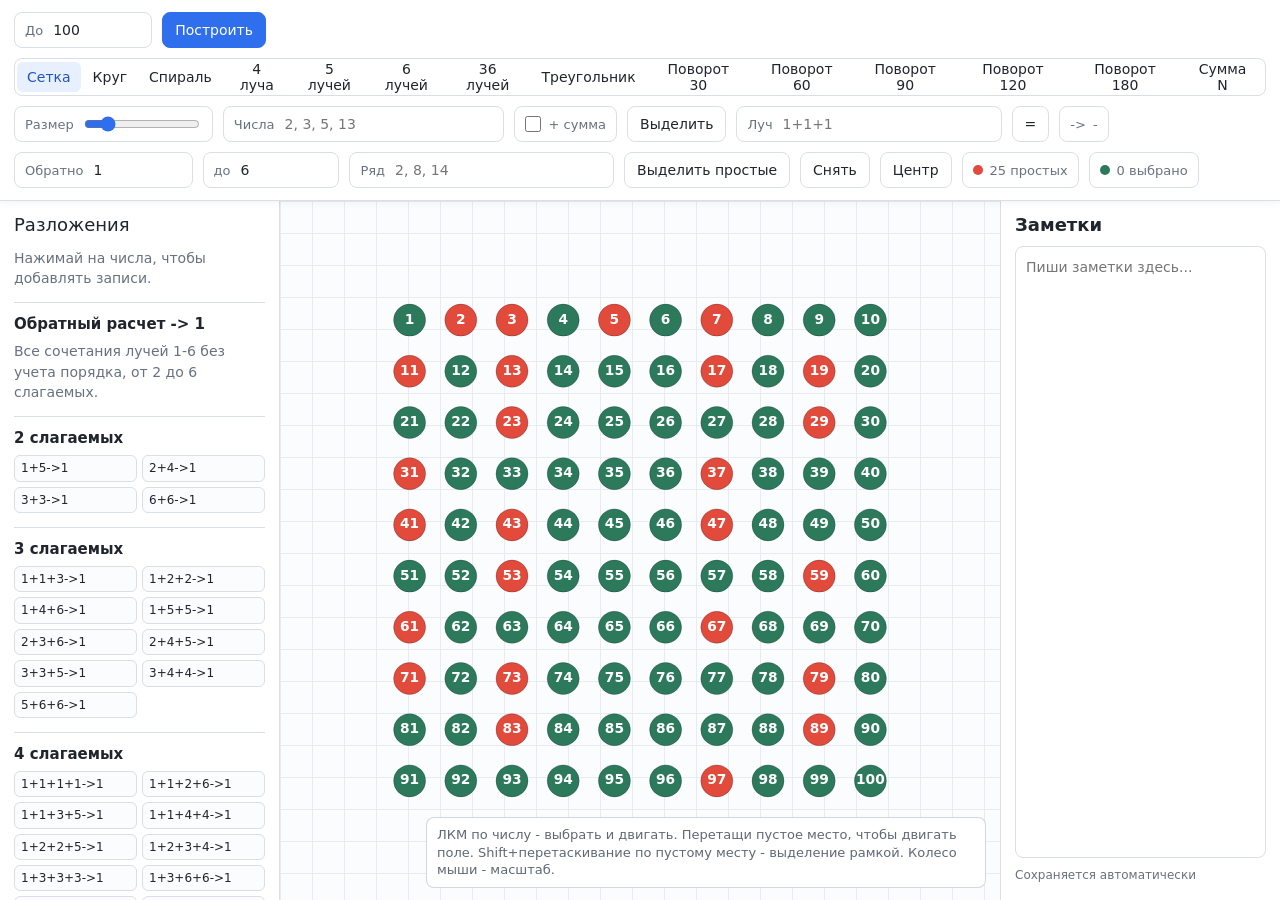
==== number-graph/index.html @ f36a1133 "save" ====
<!doctype html>
<html lang="ru">
<head>
  <meta charset="utf-8">
  <meta name="viewport" content="width=device-width, initial-scale=1">
  <title>Граф чисел</title>
  <style>
    :root {
      color-scheme: light;
      --bg: #f6f7f9;
      --panel: #ffffff;
      --ink: #20242c;
      --muted: #687181;
      --line: #d9dee7;
      --accent: #2f6fed;
      --prime: #e24a3b;
      --normal: #2c7a5b;
      --selected: #f1b83b;
    }

    * {
      box-sizing: border-box;
    }

    body {
      margin: 0;
      min-height: 100vh;
      background: var(--bg);
      color: var(--ink);
      font-family: Inter, ui-sans-serif, system-ui, -apple-system, BlinkMacSystemFont, "Segoe UI", sans-serif;
      overflow: hidden;
    }

    .app {
      display: grid;
      grid-template-rows: auto 1fr;
      height: 100vh;
    }

    .toolbar {
      display: flex;
      flex-wrap: wrap;
      align-items: center;
      gap: 10px;
      padding: 12px 14px;
      background: var(--panel);
      border-bottom: 1px solid var(--line);
      box-shadow: 0 1px 8px rgba(22, 28, 38, 0.06);
      z-index: 2;
    }

    .field,
    .segmented,
    .stat {
      display: inline-flex;
      align-items: center;
      min-height: 36px;
      border: 1px solid var(--line);
      background: #fff;
      border-radius: 8px;
    }

    .field {
      gap: 8px;
      padding: 0 10px;
    }

    label,
    .stat {
      color: var(--muted);
      font-size: 13px;
      white-space: nowrap;
    }

    input[type="number"],
    input[type="range"],
    input[type="checkbox"] {
      accent-color: var(--accent);
    }

    input[type="checkbox"] {
      width: 16px;
      height: 16px;
      margin: 0;
    }

    input[type="number"] {
      width: 90px;
      border: 0;
      outline: 0;
      color: var(--ink);
      font: inherit;
      font-size: 14px;
      background: transparent;
    }

    input[type="text"] {
      width: 210px;
      border: 0;
      outline: 0;
      color: var(--ink);
      font: inherit;
      font-size: 14px;
      background: transparent;
    }

    input[type="range"] {
      width: 116px;
    }

    button {
      min-height: 36px;
      border: 1px solid var(--line);
      border-radius: 8px;
      padding: 0 12px;
      background: #fff;
      color: var(--ink);
      font: inherit;
      font-size: 14px;
      cursor: pointer;
    }

    button:hover {
      border-color: #aeb8c8;
      background: #f9fafc;
    }

    button.primary {
      border-color: var(--accent);
      background: var(--accent);
      color: #fff;
    }

    .segmented {
      overflow: hidden;
      padding: 2px;
      gap: 2px;
    }

    .segmented button {
      min-height: 30px;
      border: 0;
      border-radius: 6px;
      padding: 0 10px;
      background: transparent;
    }

    .segmented button.active {
      background: #e8efff;
      color: #1f56bd;
    }

    .stat {
      gap: 7px;
      padding: 0 10px;
    }

    .dot {
      width: 10px;
      height: 10px;
      border-radius: 50%;
      display: inline-block;
    }

    .canvas-wrap {
      position: relative;
      min-height: 0;
    }

    .workspace {
      display: grid;
      grid-template-columns: 280px 1fr 280px;
      min-height: 0;
    }

    .details,
    .notes {
      min-height: 0;
      padding: 14px;
      background: #fff;
      overflow: auto;
    }

    .details {
      border-right: 1px solid var(--line);
    }

    .notes {
      display: flex;
      flex-direction: column;
      gap: 10px;
      border-left: 1px solid var(--line);
    }

    .details-title,
    .notes h2 {
      margin: 0 0 12px;
      font-size: 22px;
      line-height: 1.15;
    }

    .details-title {
      font-size: 18px;
    }

    .notes h2 {
      margin-bottom: 0;
      font-size: 18px;
    }

    .notes textarea {
      flex: 1;
      min-height: 220px;
      width: 100%;
      resize: none;
      border: 1px solid var(--line);
      border-radius: 8px;
      padding: 10px;
      color: var(--ink);
      font: inherit;
      font-size: 14px;
      line-height: 1.45;
      outline: none;
    }

    .notes textarea:focus {
      border-color: var(--accent);
      box-shadow: 0 0 0 3px rgba(47, 111, 237, 0.14);
    }

    .notes-status {
      min-height: 18px;
      color: var(--muted);
      font-size: 12px;
    }

    .detail-list {
      display: grid;
      gap: 8px;
    }

    .detail-card {
      border: 1px solid var(--line);
      border-radius: 8px;
      padding: 8px;
      background: #fbfcfe;
    }

    .detail-head {
      display: flex;
      align-items: center;
      justify-content: space-between;
      gap: 8px;
      margin-bottom: 6px;
    }

    .detail-number {
      min-width: 0;
      color: var(--ink);
      font-size: 16px;
      font-weight: 750;
      line-height: 1.2;
      overflow-wrap: anywhere;
    }

    .detail-close {
      display: inline-grid;
      place-items: center;
      flex: 0 0 24px;
      width: 24px;
      min-width: 24px;
      min-height: 24px;
      height: 24px;
      border: 1px solid transparent;
      border-radius: 6px;
      padding: 0;
      color: var(--muted);
      line-height: 1;
    }

    .detail-close:hover {
      color: #9f3128;
      border-color: #f0c3bd;
      background: #fff4f2;
    }

    .detail-row {
      display: grid;
      grid-template-columns: 20px 1fr;
      gap: 6px;
      align-items: baseline;
      color: var(--muted);
      font-size: 13px;
      line-height: 1.3;
    }

    .detail-expression {
      color: var(--ink);
      font-weight: 620;
      overflow-wrap: anywhere;
    }

    .law-block {
      margin-top: 14px;
      padding-top: 12px;
      border-top: 1px solid var(--line);
    }

    .law-title {
      margin-bottom: 8px;
      color: var(--ink);
      font-size: 15px;
      font-weight: 750;
    }

    .law-grid {
      display: grid;
      grid-template-columns: repeat(auto-fit, minmax(92px, 1fr));
      gap: 5px;
    }

    .law-item {
      padding: 5px 6px;
      border: 1px solid var(--line);
      border-radius: 6px;
      background: #fbfcfe;
      color: var(--ink);
      font-size: 12px;
      line-height: 1.2;
      white-space: nowrap;
    }

    .empty {
      color: var(--muted);
      font-size: 14px;
      line-height: 1.45;
    }

    canvas {
      display: block;
      width: 100%;
      height: 100%;
      cursor: grab;
      background:
        linear-gradient(#e7ebf2 1px, transparent 1px),
        linear-gradient(90deg, #e7ebf2 1px, transparent 1px),
        #fbfcfe;
      background-size: 32px 32px;
    }

    canvas.dragging {
      cursor: grabbing;
    }

    .hint {
      position: absolute;
      right: 14px;
      bottom: 12px;
      max-width: min(560px, calc(100% - 28px));
      padding: 8px 10px;
      border: 1px solid rgba(150, 160, 176, 0.42);
      border-radius: 8px;
      background: rgba(255, 255, 255, 0.9);
      color: #5f6876;
      font-size: 13px;
      line-height: 1.35;
      backdrop-filter: blur(8px);
      pointer-events: none;
    }

    @media (max-width: 720px) {
      body {
        overflow: auto;
      }

      .app {
        min-height: 100vh;
        height: 100vh;
      }

      .toolbar {
        align-items: stretch;
      }

      .field,
      .segmented,
      .stat,
      button {
        flex: 1 1 auto;
      }

      .detail-close {
        flex: 0 0 24px;
      }

      input[type="range"] {
        width: 100%;
      }

      input[type="text"] {
        width: 100%;
      }

      .hint {
        left: 10px;
        right: 10px;
        bottom: 10px;
      }

      .workspace {
        grid-template-columns: 1fr;
        grid-template-rows: auto 1fr auto;
      }

      .details,
      .notes {
        max-height: 210px;
        border-right: 0;
        border-left: 0;
        border-bottom: 1px solid var(--line);
      }

      .notes {
        border-top: 1px solid var(--line);
        border-bottom: 0;
      }

      .notes textarea {
        min-height: 120px;
      }
    }
  </style>
</head>
<body>
  <main class="app">
    <div class="toolbar">
      <div class="field">
        <label for="maxNumber">До</label>
        <input id="maxNumber" type="number" min="1" max="10000" value="100">
      </div>
      <button class="primary" id="build">Построить</button>
      <div class="segmented" aria-label="Раскладка">
        <button data-layout="grid" class="active">Сетка</button>
        <button data-layout="circle">Круг</button>
        <button data-layout="spiral">Спираль</button>
        <button data-layout="spiral4">4 луча</button>
        <button data-layout="spiral5">5 лучей</button>
        <button data-layout="spiral6">6 лучей</button>
        <button data-layout="spiral36">36 лучей</button>
        <button data-layout="triangle">Треугольник</button>
        <button data-layout="primeTurns30">Поворот 30</button>
        <button data-layout="primeTurns60">Поворот 60</button>
        <button data-layout="primeTurns">Поворот 90</button>
        <button data-layout="primeTurns120">Поворот 120</button>
        <button data-layout="primeTurns180">Поворот 180</button>
        <button data-layout="sum">Сумма N</button>
      </div>
      <div class="field">
        <label for="size">Размер</label>
        <input id="size" type="range" min="8" max="56" value="16">
      </div>
      <div class="field">
        <label for="numberList">Числа</label>
        <input id="numberList" type="text" placeholder="2, 3, 5, 13">
      </div>
      <label class="field" for="includeNumberSum">
        <input id="includeNumberSum" type="checkbox">
        <span>+ сумма</span>
      </label>
      <button id="applyNumbers">Выделить</button>
      <div class="field">
        <label for="rayCalcInput">Луч</label>
        <input id="rayCalcInput" type="text" placeholder="1+1+1">
      </div>
      <button id="rayCalcButton">=</button>
      <div class="stat"><span>-></span><span id="rayCalcResult">-</span></div>
      <div class="field">
        <label for="reverseRayTarget">Обратно</label>
        <input id="reverseRayTarget" type="number" min="1" max="6" value="1">
      </div>
      <div class="field">
        <label for="reverseRayMax">до</label>
        <input id="reverseRayMax" type="number" min="2" max="20" value="6">
      </div>
      <div class="field">
        <label for="reverseRayNumbers">Ряд</label>
        <input id="reverseRayNumbers" type="text" placeholder="2, 8, 14">
      </div>
      <button id="selectPrimes">Выделить простые</button>
      <button id="clearSelection">Снять</button>
      <button id="centerView">Центр</button>
      <div class="stat"><span class="dot" style="background: var(--prime)"></span><span id="primeCount">0 простых</span></div>
      <div class="stat"><span class="dot" style="background: var(--normal)"></span><span id="selectedCount">0 выбрано</span></div>
    </div>
    <div class="workspace">
      <aside class="details" id="details">
        <div class="details-title">Разложения</div>
        <div class="empty">Нажимай на числа, чтобы добавлять записи.</div>
      </aside>
      <div class="canvas-wrap">
        <canvas id="canvas"></canvas>
        <div class="hint">ЛКМ по числу - выбрать и двигать. Перетащи пустое место, чтобы двигать поле. Shift+перетаскивание по пустому месту - выделение рамкой. Колесо мыши - масштаб.</div>
      </div>
      <aside class="notes">
        <h2>Заметки</h2>
        <textarea id="notes" spellcheck="false" placeholder="Пиши заметки здесь..."></textarea>
        <div class="notes-status" id="notesStatus">Сохраняется автоматически</div>
      </aside>
    </div>
  </main>

  <script>
    const canvas = document.querySelector("#canvas");
    const ctx = canvas.getContext("2d");
    const maxInput = document.querySelector("#maxNumber");
    const sizeInput = document.querySelector("#size");
    const numberListInput = document.querySelector("#numberList");
    const includeNumberSum = document.querySelector("#includeNumberSum");
    const rayCalcInput = document.querySelector("#rayCalcInput");
    const rayCalcResult = document.querySelector("#rayCalcResult");
    const reverseRayTarget = document.querySelector("#reverseRayTarget");
    const reverseRayMax = document.querySelector("#reverseRayMax");
    const reverseRayNumbers = document.querySelector("#reverseRayNumbers");
    const primeCountLabel = document.querySelector("#primeCount");
    const selectedCountLabel = document.querySelector("#selectedCount");
    const details = document.querySelector("#details");
    const notes = document.querySelector("#notes");
    const notesStatus = document.querySelector("#notesStatus");
    const layoutButtons = [...document.querySelectorAll("[data-layout]")];
    const notesStorageKey = "number-graph-notes";
    const appStorageKey = "number-graph-state-v1";
    let saveReady = false;
    let saveTimer = 0;
    let numberListTimer = 0;

    const state = {
      nodes: [],
      selected: new Set(),
      layout: "grid",
      radius: Number(sizeInput.value),
      camera: { x: 0, y: 0, scale: 1 },
      pointer: null,
      marquee: null,
      detailValues: []
    };

    const colors = {
      prime: getComputedStyle(document.documentElement).getPropertyValue("--prime").trim(),
      normal: getComputedStyle(document.documentElement).getPropertyValue("--normal").trim(),
      selected: getComputedStyle(document.documentElement).getPropertyValue("--selected").trim()
    };

    function resize() {
      const rect = canvas.getBoundingClientRect();
      const dpr = window.devicePixelRatio || 1;
      canvas.width = Math.max(1, Math.floor(rect.width * dpr));
      canvas.height = Math.max(1, Math.floor(rect.height * dpr));
      ctx.setTransform(dpr, 0, 0, dpr, 0, 0);
      draw();
    }

    function isPrime(value) {
      if (value < 2) return false;
      if (value === 2) return true;
      if (value % 2 === 0) return false;
      for (let divisor = 3; divisor * divisor <= value; divisor += 2) {
        if (value % divisor === 0) return false;
      }
      return true;
    }

    function factorize(value) {
      if (value < 2) return [];
      const factors = [];
      let rest = value;
      for (let divisor = 2; divisor * divisor <= rest; divisor += divisor === 2 ? 1 : 2) {
        while (rest % divisor === 0) {
          factors.push(divisor);
          rest /= divisor;
        }
      }
      if (rest > 1) factors.push(rest);
      return factors;
    }

    function listPrimes(upTo) {
      const primes = [];
      for (let value = 2; value <= upTo; value++) {
        if (isPrime(value)) primes.push(value);
      }
      return primes;
    }

    function findPrimePair(total) {
      for (let first = 2; first <= total / 2; first++) {
        const second = total - first;
        if (isPrime(first) && isPrime(second)) return [first, second];
      }
      return null;
    }

    function primeSum(value) {
      if (value < 2) return [];
      if (isPrime(value)) return [value];
      const pair = findPrimePair(value);
      if (pair) return pair;
      if (value > 4) {
        const withoutThree = findPrimePair(value - 3);
        if (withoutThree) return [3, ...withoutThree];
      }

      const primes = listPrimes(value).reverse();
      const result = [];
      let rest = value;
      while (rest > 0) {
        const next = primes.find(prime => prime <= rest);
        if (!next) return [];
        result.push(next);
        rest -= next;
      }
      return result;
    }

    function expressionsFor(value) {
      const product = factorize(value);
      const sum = primeSum(value);
      return {
        product: product.length ? product.join(" × ") : "нет",
        sum: sum.length ? sum.join(" + ") : "нет"
      };
    }

    function activeRayCount() {
      if (state.layout === "spiral4") return 4;
      if (state.layout === "spiral5") return 5;
      if (state.layout === "spiral6") return 6;
      return 0;
    }

    function raySumResult(labels, rays) {
      const total = labels.reduce((sum, label) => sum + label, 0);
      const result = (total + labels.length - 2) % rays;
      return result + 1;
    }

    function numberToRay(value) {
      return ((value - 2) % 6 + 6) % 6 + 1;
    }

    function availableRayCounts() {
      const values = parseNumberList(reverseRayNumbers.value);
      if (!values.length) return null;

      const counts = new Map();
      for (const value of values) {
        const ray = numberToRay(value);
        counts.set(ray, (counts.get(ray) || 0) + 1);
      }
      return counts;
    }

    function hasAvailableRays(labels, counts) {
      if (!counts) return true;

      const needed = new Map();
      for (const label of labels) {
        needed.set(label, (needed.get(label) || 0) + 1);
      }

      for (const [ray, count] of needed) {
        if ((counts.get(ray) || 0) < count) return false;
      }
      return true;
    }

    function parseRayCalc(text) {
      return text
        .split(/[,+\s;]+/)
        .map(part => Number(part.trim()))
        .filter(value => Number.isInteger(value) && value >= 1 && value <= 6);
    }

    function updateRayCalc() {
      const values = parseRayCalc(rayCalcInput.value);
      rayCalcResult.textContent = values.length ? String(raySumResult(values, 6)) : "-";
      saveStateSoon();
    }

    function buildPairLaws(rays) {
      const laws = [];
      for (let first = 1; first <= rays; first++) {
        for (let second = first; second <= rays; second++) {
          laws.push(`${first}+${second}->${raySumResult([first, second], rays)}`);
        }
      }
      return laws;
    }

    function buildTripleLaws(rays) {
      const laws = [];
      for (let first = 1; first <= rays; first++) {
        for (let second = first; second <= rays; second++) {
          for (let third = second; third <= rays; third++) {
            laws.push(`${first}+${second}+${third}->${raySumResult([first, second, third], rays)}`);
          }
        }
      }
      return laws;
    }

    function buildTupleLaws(rays, length) {
      const laws = [];
      const current = [];

      function walk(start) {
        if (current.length === length) {
          laws.push(`${current.join("+")}->${raySumResult(current, rays)}`);
          return;
        }

        for (let ray = start; ray <= rays; ray++) {
          current.push(ray);
          walk(ray);
          current.pop();
        }
      }

      walk(1);
      return laws;
    }

    function buildReverseLaws(target, maxLength, counts) {
      const rays = 6;
      const lawsByLength = [];

      for (let length = 2; length <= maxLength; length++) {
        const laws = [];
        const current = [];

        function walk(start) {
          if (current.length === length) {
            if (raySumResult(current, rays) === target && hasAvailableRays(current, counts)) {
              laws.push(`${current.join("+")}->${target}`);
            }
            return;
          }

          for (let ray = start; ray <= rays; ray++) {
            current.push(ray);
            walk(ray);
            current.pop();
          }
        }

        walk(1);
        lawsByLength.push({ length, laws });
      }

      return lawsByLength;
    }

    function appendLawSection(parent, title, laws) {
      const section = document.createElement("div");
      section.className = "law-block";

      const heading = document.createElement("div");
      heading.className = "law-title";
      heading.textContent = title;
      section.append(heading);

      const grid = document.createElement("div");
      grid.className = "law-grid";
      for (const law of laws) {
        const item = document.createElement("div");
        item.className = "law-item";
        item.textContent = law;
        grid.append(item);
      }
      section.append(grid);
      parent.append(section);
    }

    function appendRayLaws() {
      const rays = 6;
      const block = document.createElement("div");
      block.className = "law-block";

      const title = document.createElement("div");
      title.className = "law-title";
      title.textContent = `Законы лучей (${rays} лучей)`;
      block.append(title);

      const note = document.createElement("div");
      note.className = "empty";
      note.textContent = "Слева количество слагаемых-лучей: от пары до 6 слагаемых. Справа луч, куда попадает сумма.";
      block.append(note);
      details.append(block);

      for (let length = 2; length <= 6; length++) {
        appendLawSection(details, `${length} слагаемых`, buildTupleLaws(rays, length));
      }
    }

    function appendReverseRayLaws() {
      const target = Math.max(1, Math.min(6, Number(reverseRayTarget.value) || 1));
      const maxLength = Math.max(2, Math.min(20, Number(reverseRayMax.value) || 6));
      reverseRayTarget.value = target;
      reverseRayMax.value = maxLength;

      const block = document.createElement("div");
      block.className = "law-block";

      const title = document.createElement("div");
      title.className = "law-title";
      title.textContent = `Обратный расчет -> ${target}`;
      block.append(title);

      const note = document.createElement("div");
      note.className = "empty";
      const counts = availableRayCounts();
      if (counts) {
        const summary = [...counts.entries()]
          .sort((a, b) => a[0] - b[0])
          .map(([ray, count]) => `${ray}:${count}`)
          .join(", ");
        note.textContent = `Фильтр по полю "Ряд" включен. Доступные лучи: ${summary}.`;
      } else {
        note.textContent = `Все сочетания лучей 1-6 без учета порядка, от 2 до ${maxLength} слагаемых.`;
      }
      block.append(note);
      details.append(block);

      for (const group of buildReverseLaws(target, maxLength, counts)) {
        appendLawSection(details, `${group.length} слагаемых`, group.laws.length ? group.laws : ["нет"]);
      }
    }

    function renderDetails() {
      details.innerHTML = "";

      const title = document.createElement("div");
      title.className = "details-title";
      title.textContent = "Разложения";
      details.append(title);

      if (!state.detailValues.length) {
        const empty = document.createElement("div");
        empty.className = "empty";
        empty.textContent = "Нажимай на числа, чтобы добавлять записи.";
        details.append(empty);
        appendReverseRayLaws();
        appendRayLaws();
        return;
      }

      const list = document.createElement("div");
      list.className = "detail-list";

      for (const value of state.detailValues) {
        const expressions = expressionsFor(value);
        const card = document.createElement("div");
        card.className = "detail-card";
        card.innerHTML = `
          <div class="detail-head">
            <div class="detail-number">${value}</div>
            <button class="detail-close" type="button" aria-label="Убрать ${value}" data-remove-detail="${value}">×</button>
          </div>
          <div class="detail-row"><span>×</span><span class="detail-expression"></span></div>
          <div class="detail-row"><span>+</span><span class="detail-expression"></span></div>
        `;
        const [product, sum] = card.querySelectorAll(".detail-expression");
        product.textContent = expressions.product;
        sum.textContent = expressions.sum;
        list.append(card);
      }

      details.append(list);
      appendReverseRayLaws();
      appendRayLaws();
    }

    function addDetails(node) {
      state.detailValues = state.detailValues.filter(value => value !== node.value);
      state.detailValues.unshift(node.value);
      renderDetails();
      saveStateSoon();
    }

    function buildNodes() {
      const max = Math.max(1, Math.min(10000, Number(maxInput.value) || 1));
      maxInput.value = max;
      state.nodes = Array.from({ length: max }, (_, index) => {
        const value = index + 1;
        return { value, x: 0, y: 0, prime: isPrime(value) };
      });
      state.selected.clear();
      state.detailValues = state.detailValues.filter(value => value <= max);
      renderDetails();
      applyLayout(true);
      updateStats();
      if (numberListInput.value.trim()) applyNumberList();
      else saveStateSoon();
    }

    function applyPrimeTurnLayout(degrees) {
      const gap = state.radius * 3.1;
      const turn = degrees * Math.PI / 180;
      let angle = 0;
      let x = 0;
      let y = 0;

      state.nodes.forEach((node, index) => {
        if (index > 0) {
          x += Math.cos(angle);
          y += Math.sin(angle);
        }

        node.x = x * gap;
        node.y = y * gap;

        if (node.prime) {
          angle += turn;
        }
      });
    }

    function applyRayLayout(rays) {
      const step = state.radius * 3.1;
      state.nodes.forEach((node, index) => {
        if (index === 0) {
          node.x = 0;
          node.y = 0;
          return;
        }

        const ray = (index - 1) % rays;
        const ring = Math.floor((index - 1) / rays) + 1;
        const angle = -Math.PI / 2 + ray * (Math.PI * 2 / rays);
        const distance = ring * step;
        node.x = Math.cos(angle) * distance;
        node.y = Math.sin(angle) * distance;
      });
    }

    function applyLayout(resetCamera = false) {
      const gap = state.radius * 3.2;
      const count = state.nodes.length;

      if (state.layout === "circle") {
        const ringRadius = Math.max(90, count * state.radius / Math.PI / 1.5);
        state.nodes.forEach((node, index) => {
          const angle = (Math.PI * 2 * index) / count - Math.PI / 2;
          node.x = Math.cos(angle) * ringRadius;
          node.y = Math.sin(angle) * ringRadius;
        });
      } else if (state.layout === "spiral") {
        state.nodes.forEach((node, index) => {
          const angle = index * 0.52;
          const distance = state.radius * 2.2 * Math.sqrt(index);
          node.x = Math.cos(angle) * distance;
          node.y = Math.sin(angle) * distance;
        });
      } else if (state.layout === "spiral4") {
        applyRayLayout(4);
      } else if (state.layout === "spiral5") {
        applyRayLayout(5);
      } else if (state.layout === "spiral6") {
        applyRayLayout(6);
      } else if (state.layout === "spiral36") {
        applyRayLayout(36);
      } else if (state.layout === "triangle") {
        const gap = state.radius * 3.1;
        let row = 1;
        let start = 0;

        while (start < count) {
          const rowCount = Math.min(row, count - start);
          for (let offset = 0; offset < rowCount; offset++) {
            const node = state.nodes[start + offset];
            node.x = (offset - (rowCount - 1) / 2) * gap;
            node.y = (row - 1) * gap;
          }
          start += rowCount;
          row++;
        }

        const height = (row - 2) * gap;
        state.nodes.forEach(node => {
          node.y -= height / 2;
        });
      } else if (state.layout === "primeTurns") {
        applyPrimeTurnLayout(90);
      } else if (state.layout === "primeTurns30") {
        applyPrimeTurnLayout(30);
      } else if (state.layout === "primeTurns60") {
        applyPrimeTurnLayout(60);
      } else if (state.layout === "primeTurns120") {
        applyPrimeTurnLayout(120);
      } else if (state.layout === "primeTurns180") {
        applyPrimeTurnLayout(180);
      } else if (state.layout === "sum") {
        const target = count;
        const pairGap = state.radius * 3.4;
        const half = target / 2;

        state.nodes.forEach((node) => {
          if (node.value === 1) {
            node.x = 0;
            node.y = 0;
            return;
          }

          if (node.value === target) {
            node.x = 0;
            node.y = -pairGap * 1.45;
            return;
          }

          if (node.value === target - 1) {
            node.x = 0;
            node.y = 0;
            return;
          }

          const pairIndex = Math.min(node.value, target - node.value) - 1;
          const side = node.value <= target - node.value ? 1 : -1;
          node.x = side * pairIndex * pairGap;
          node.y = 0;
        });
      } else {
        const cols = Math.ceil(Math.sqrt(count));
        const rows = Math.ceil(count / cols);
        state.nodes.forEach((node, index) => {
          const col = index % cols;
          const row = Math.floor(index / cols);
          node.x = (col - (cols - 1) / 2) * gap;
          node.y = (row - (rows - 1) / 2) * gap;
        });
      }

      if (resetCamera) centerView();
      draw();
    }

    function centerView() {
      const rect = canvas.getBoundingClientRect();
      state.camera.x = rect.width / 2;
      state.camera.y = rect.height / 2;
      state.camera.scale = 1;
      draw();
      saveStateSoon();
    }

    function screenToWorld(clientX, clientY) {
      const rect = canvas.getBoundingClientRect();
      return {
        x: (clientX - rect.left - state.camera.x) / state.camera.scale,
        y: (clientY - rect.top - state.camera.y) / state.camera.scale,
        sx: clientX - rect.left,
        sy: clientY - rect.top
      };
    }

    function worldToScreen(x, y) {
      return {
        x: x * state.camera.scale + state.camera.x,
        y: y * state.camera.scale + state.camera.y
      };
    }

    function hitNode(point) {
      for (let index = state.nodes.length - 1; index >= 0; index--) {
        const node = state.nodes[index];
        if (state.layout === "sum" && node.value === 1) continue;
        const dx = point.x - node.x;
        const dy = point.y - node.y;
        if (Math.hypot(dx, dy) <= state.radius + 4 / state.camera.scale) {
          return node;
        }
      }
      return null;
    }

    function updateStats() {
      primeCountLabel.textContent = `${state.nodes.filter(node => node.prime).length} простых`;
      selectedCountLabel.textContent = `${state.selected.size} выбрано`;
    }

    function saveStateSoon() {
      if (!saveReady) return;
      clearTimeout(saveTimer);
      saveTimer = setTimeout(saveState, 120);
    }

    function saveState() {
      if (!saveReady) return;
      const snapshot = {
        max: Number(maxInput.value) || state.nodes.length,
        radius: state.radius,
        layout: state.layout,
        camera: state.camera,
        selected: [...state.selected],
        detailValues: state.detailValues,
        numberList: numberListInput.value,
        includeNumberSum: includeNumberSum.checked,
        rayCalc: rayCalcInput.value,
        reverseRayTarget: reverseRayTarget.value,
        reverseRayMax: reverseRayMax.value,
        reverseRayNumbers: reverseRayNumbers.value,
        notes: notes.value,
        nodes: state.nodes.map(node => ({
          value: node.value,
          x: node.x,
          y: node.y
        }))
      };
      localStorage.setItem(appStorageKey, JSON.stringify(snapshot));
    }

    function restoreState() {
      const raw = localStorage.getItem(appStorageKey);
      if (!raw) {
        notes.value = localStorage.getItem(notesStorageKey) || "";
        return false;
      }

      try {
        const snapshot = JSON.parse(raw);
        const max = Math.max(1, Math.min(10000, Number(snapshot.max) || 100));
        const savedNodes = new Map((snapshot.nodes || []).map(node => [node.value, node]));

        maxInput.value = max;
        state.radius = Math.max(8, Math.min(56, Number(snapshot.radius) || Number(sizeInput.value)));
        sizeInput.value = state.radius;
        state.layout = ["grid", "circle", "spiral", "spiral4", "spiral5", "spiral6", "spiral36", "triangle", "primeTurns30", "primeTurns60", "primeTurns", "primeTurns120", "primeTurns180", "sum"].includes(snapshot.layout) ? snapshot.layout : "grid";
        layoutButtons.forEach(item => item.classList.toggle("active", item.dataset.layout === state.layout));

        state.nodes = Array.from({ length: max }, (_, index) => {
          const value = index + 1;
          const saved = savedNodes.get(value);
          return {
            value,
            x: Number.isFinite(saved?.x) ? saved.x : 0,
            y: Number.isFinite(saved?.y) ? saved.y : 0,
            prime: isPrime(value)
          };
        });

        if (!savedNodes.size) applyLayout(false);

        state.selected = new Set((snapshot.selected || [])
          .map(Number)
          .filter(value => Number.isInteger(value) && value >= 1 && value <= max));
        state.detailValues = [...new Set((snapshot.detailValues || [])
          .map(Number)
          .filter(value => Number.isInteger(value) && value >= 1 && value <= max))];
        state.camera = {
          x: Number.isFinite(snapshot.camera?.x) ? snapshot.camera.x : state.camera.x,
          y: Number.isFinite(snapshot.camera?.y) ? snapshot.camera.y : state.camera.y,
          scale: Number.isFinite(snapshot.camera?.scale) ? Math.max(0.01, Math.min(4, snapshot.camera.scale)) : state.camera.scale
        };
        numberListInput.value = snapshot.numberList || "";
        includeNumberSum.checked = Boolean(snapshot.includeNumberSum);
        rayCalcInput.value = snapshot.rayCalc || "";
        reverseRayTarget.value = snapshot.reverseRayTarget || "1";
        reverseRayMax.value = snapshot.reverseRayMax || "6";
        reverseRayNumbers.value = snapshot.reverseRayNumbers || "";
        updateRayCalc();
        notes.value = snapshot.notes ?? localStorage.getItem(notesStorageKey) ?? "";
        renderDetails();
        updateStats();
        draw();
        return true;
      } catch (error) {
        console.warn("Не удалось восстановить сохраненное состояние", error);
        notes.value = localStorage.getItem(notesStorageKey) || "";
        return false;
      }
    }

    function parseNumberList(text) {
      const max = state.nodes.length;
      return [...new Set(text
        .split(/[,\s;]+/)
        .map(part => Number(part.trim()))
        .filter(value => Number.isInteger(value) && value >= 1 && value <= max))];
    }

    function applyNumberList() {
      const values = parseNumberList(numberListInput.value);
      const selectedValues = [...values];
      const sum = values.reduce((total, value) => total + value, 0);

      if (includeNumberSum.checked && sum >= 1 && sum <= state.nodes.length) {
        selectedValues.push(sum);
      }

      const uniqueValues = [...new Set(selectedValues)];
      state.selected = new Set(uniqueValues);
      state.detailValues = [
        ...uniqueValues,
        ...state.detailValues.filter(value => !uniqueValues.includes(value))
      ];
      renderDetails();
      updateStats();
      draw();
      saveStateSoon();
    }

    function draw() {
      const rect = canvas.getBoundingClientRect();
      ctx.clearRect(0, 0, rect.width, rect.height);

      if (state.layout === "sum") {
        const byValue = new Map(state.nodes.map(node => [node.value, node]));
        ctx.lineWidth = 1;
        ctx.strokeStyle = "rgba(47, 111, 237, 0.22)";

        for (let value = 2; value < state.nodes.length - value; value++) {
          const left = byValue.get(state.nodes.length - value);
          const right = byValue.get(value);
          if (!left || !right) continue;
          const start = worldToScreen(left.x, left.y);
          const end = worldToScreen(right.x, right.y);
          ctx.beginPath();
          ctx.moveTo(start.x, start.y);
          ctx.lineTo(end.x, end.y);
          ctx.stroke();
        }
      }

      const drawNode = (node, x = node.x, y = node.y) => {
        const point = worldToScreen(x, y);
        const radius = state.radius * state.camera.scale;
        const selected = state.selected.has(node.value);
        const dimmed = state.selected.size > 0 && !selected;

        ctx.save();
        ctx.globalAlpha = dimmed ? 0.05 : 1;
        ctx.beginPath();
        ctx.arc(point.x, point.y, radius, 0, Math.PI * 2);
        ctx.fillStyle = selected ? colors.selected : (node.prime ? colors.prime : colors.normal);
        ctx.fill();
        ctx.lineWidth = selected ? 3 : 1;
        ctx.strokeStyle = selected ? "#8a6414" : "rgba(20, 26, 36, 0.25)";
        ctx.stroke();

        const fontSize = Math.max(9, Math.min(15, radius * 0.86));
        ctx.fillStyle = selected ? "#1c1a14" : "#fff";
        ctx.font = `600 ${fontSize}px Inter, system-ui, sans-serif`;
        ctx.textAlign = "center";
        ctx.textBaseline = "middle";
        ctx.fillText(String(node.value), point.x, point.y);
        ctx.restore();
      };

      for (const node of state.nodes) {
        if (state.layout === "sum" && node.value === 1) continue;
        drawNode(node);
      }

      if (state.layout === "sum" && state.nodes.length % 2 === 0) {
        const half = state.nodes.length / 2;
        const node = state.nodes[half - 1];
        if (node) drawNode(node, -Math.abs(node.x), node.y);
      }

      if (state.marquee) {
        const { start, current } = state.marquee;
        const x = Math.min(start.sx, current.sx);
        const y = Math.min(start.sy, current.sy);
        const width = Math.abs(current.sx - start.sx);
        const height = Math.abs(current.sy - start.sy);
        ctx.fillStyle = "rgba(47, 111, 237, 0.12)";
        ctx.strokeStyle = "rgba(47, 111, 237, 0.75)";
        ctx.lineWidth = 1;
        ctx.fillRect(x, y, width, height);
        ctx.strokeRect(x, y, width, height);
      }
    }

    canvas.addEventListener("pointerdown", (event) => {
      canvas.setPointerCapture(event.pointerId);
      const point = screenToWorld(event.clientX, event.clientY);
      const node = hitNode(point);

      if (node) {
        addDetails(node);

        if (event.shiftKey) {
          if (state.selected.has(node.value)) state.selected.delete(node.value);
          else state.selected.add(node.value);
        } else if (!state.selected.has(node.value)) {
          state.selected.clear();
          state.selected.add(node.value);
        }

        const movingNodes = state.nodes
          .filter(item => state.selected.has(item.value))
          .map(item => ({ node: item, x: item.x, y: item.y }));

        state.pointer = { mode: "move", start: point, movingNodes };
        canvas.classList.add("dragging");
        updateStats();
        draw();
        return;
      }

      if (event.shiftKey) {
        state.pointer = { mode: "select", start: point };
        state.marquee = { start: point, current: point };
      } else {
        state.pointer = {
          mode: "pan",
          start: point,
          camera: { ...state.camera }
        };
        canvas.classList.add("dragging");
      }
      updateStats();
      draw();
    });

    canvas.addEventListener("pointermove", (event) => {
      if (!state.pointer) return;
      const point = screenToWorld(event.clientX, event.clientY);

      if (state.pointer.mode === "move") {
        const dx = point.x - state.pointer.start.x;
        const dy = point.y - state.pointer.start.y;
        for (const item of state.pointer.movingNodes) {
          item.node.x = item.x + dx;
          item.node.y = item.y + dy;
        }
      } else if (state.pointer.mode === "pan") {
        state.camera.x = state.pointer.camera.x + (point.x - state.pointer.start.x) * state.camera.scale;
        state.camera.y = state.pointer.camera.y + (point.y - state.pointer.start.y) * state.camera.scale;
      } else {
        state.marquee.current = point;
      }

      draw();
    });

    canvas.addEventListener("pointerup", (event) => {
      if (state.pointer?.mode === "select" && state.marquee) {
        const { start, current } = state.marquee;
        const left = Math.min(start.x, current.x);
        const right = Math.max(start.x, current.x);
        const top = Math.min(start.y, current.y);
        const bottom = Math.max(start.y, current.y);

        for (const node of state.nodes) {
          if (node.x >= left && node.x <= right && node.y >= top && node.y <= bottom) {
            state.selected.add(node.value);
          }
        }
      }

      state.pointer = null;
      state.marquee = null;
      canvas.classList.remove("dragging");
      updateStats();
      draw();
      saveStateSoon();
    });

    canvas.addEventListener("wheel", (event) => {
      event.preventDefault();
      const before = screenToWorld(event.clientX, event.clientY);
      const factor = event.deltaY < 0 ? 1.08 : 0.92;
      state.camera.scale = Math.max(0.01, Math.min(4, state.camera.scale * factor));
      const after = screenToWorld(event.clientX, event.clientY);
      state.camera.x += (after.x - before.x) * state.camera.scale;
      state.camera.y += (after.y - before.y) * state.camera.scale;
      draw();
      saveStateSoon();
    }, { passive: false });

    document.querySelector("#build").addEventListener("click", buildNodes);
    document.querySelector("#applyNumbers").addEventListener("click", applyNumberList);
    document.querySelector("#clearSelection").addEventListener("click", () => {
      state.selected.clear();
      updateStats();
      draw();
      saveStateSoon();
    });
    document.querySelector("#selectPrimes").addEventListener("click", () => {
      state.selected = new Set(state.nodes.filter(node => node.prime).map(node => node.value));
      updateStats();
      draw();
      saveStateSoon();
    });
    document.querySelector("#centerView").addEventListener("click", centerView);

    details.addEventListener("click", (event) => {
      const removeButton = event.target.closest("[data-remove-detail]");
      if (!removeButton) return;
      const value = Number(removeButton.dataset.removeDetail);
      state.detailValues = state.detailValues.filter(item => item !== value);
      renderDetails();
      saveStateSoon();
    });

    sizeInput.addEventListener("input", () => {
      state.radius = Number(sizeInput.value);
      draw();
      saveStateSoon();
    });

    numberListInput.addEventListener("input", () => {
      clearTimeout(numberListTimer);
      numberListTimer = setTimeout(applyNumberList, 250);
    });

    numberListInput.addEventListener("keydown", (event) => {
      if (event.key !== "Enter") return;
      event.preventDefault();
      clearTimeout(numberListTimer);
      applyNumberList();
    });

    includeNumberSum.addEventListener("change", applyNumberList);
    rayCalcInput.addEventListener("input", updateRayCalc);
    document.querySelector("#rayCalcButton").addEventListener("click", updateRayCalc);
    [reverseRayTarget, reverseRayMax, reverseRayNumbers].forEach(input => {
      input.addEventListener("input", () => {
        renderDetails();
        saveStateSoon();
      });
    });

    layoutButtons.forEach(button => {
      button.addEventListener("click", () => {
        state.layout = button.dataset.layout;
        layoutButtons.forEach(item => item.classList.toggle("active", item === button));
        applyLayout(true);
        renderDetails();
        saveStateSoon();
      });
    });

    notes.addEventListener("input", () => {
      localStorage.setItem(notesStorageKey, notes.value);
      saveStateSoon();
      notesStatus.textContent = "Сохранено";
      clearTimeout(notes.saveTimer);
      notes.saveTimer = setTimeout(() => {
        notesStatus.textContent = "Сохраняется автоматически";
      }, 1000);
    });

    window.addEventListener("resize", resize);
    resize();
    if (!restoreState()) buildNodes();
    saveReady = true;
    saveState();
  </script>
</body>
</html>
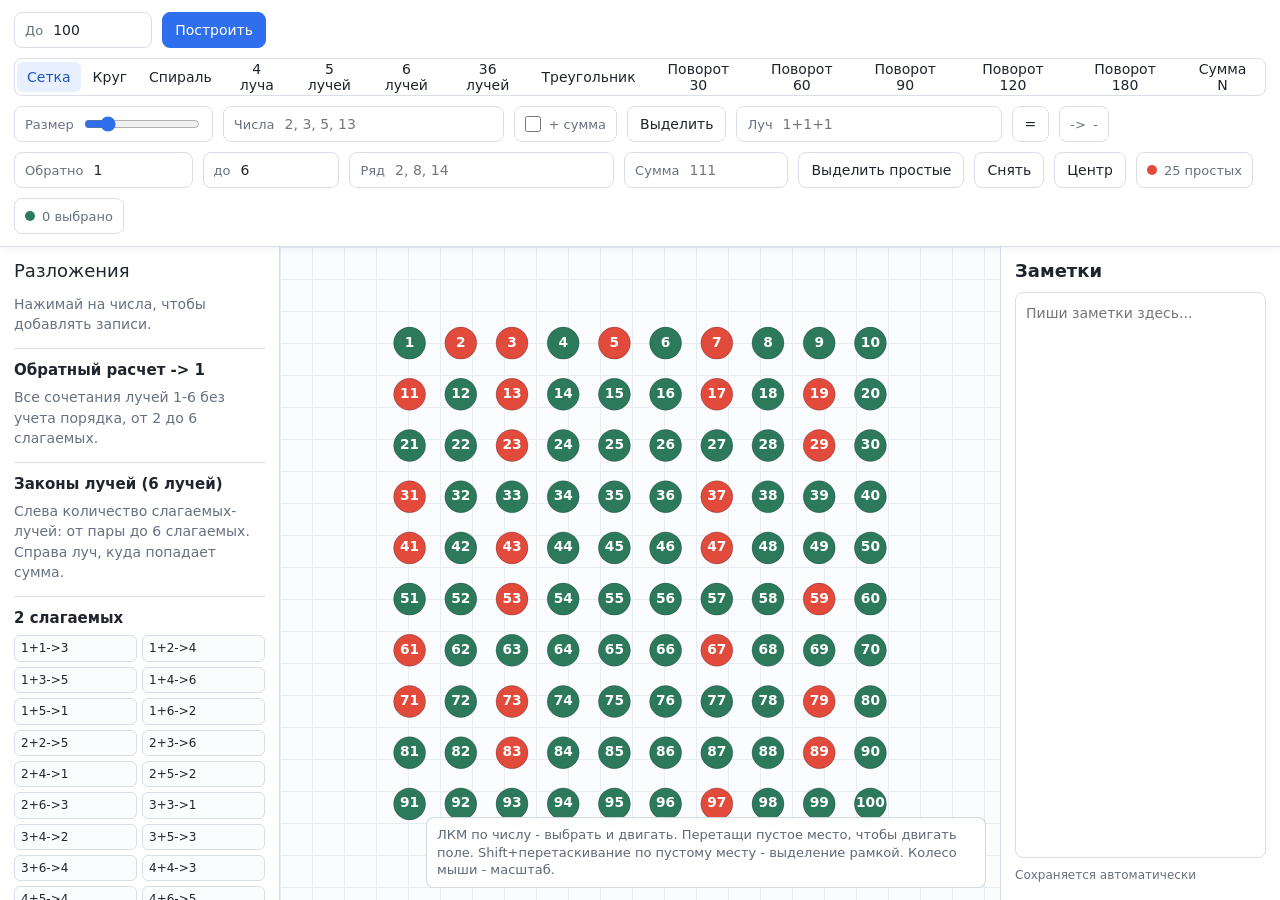
==== commit 5b778f8d: "save" ====
--- a/number-graph/index.html
+++ b/number-graph/index.html
@@ -317,9 +317,11 @@
       display: grid;
       grid-template-columns: repeat(auto-fit, minmax(92px, 1fr));
       gap: 5px;
+      min-width: 0;
     }
 
     .law-item {
+      min-width: 0;
       padding: 5px 6px;
       border: 1px solid var(--line);
       border-radius: 6px;
@@ -327,7 +329,9 @@
       color: var(--ink);
       font-size: 12px;
       line-height: 1.2;
-      white-space: nowrap;
+      white-space: normal;
+      overflow-wrap: anywhere;
+      word-break: break-word;
     }
 
     .empty {
@@ -476,15 +480,19 @@
       <div class="stat"><span>-></span><span id="rayCalcResult">-</span></div>
       <div class="field">
         <label for="reverseRayTarget">Обратно</label>
-        <input id="reverseRayTarget" type="number" min="1" max="6" value="1">
+        <input id="reverseRayTarget" type="number" min="1" max="6" value="1" disabled>
       </div>
       <div class="field">
         <label for="reverseRayMax">до</label>
-        <input id="reverseRayMax" type="number" min="2" max="20" value="6">
+        <input id="reverseRayMax" type="number" min="2" max="40" value="6">
       </div>
       <div class="field">
         <label for="reverseRayNumbers">Ряд</label>
         <input id="reverseRayNumbers" type="text" placeholder="2, 8, 14">
+      </div>
+      <div class="field">
+        <label for="reverseSumTarget">Сумма</label>
+        <input id="reverseSumTarget" type="number" min="1" placeholder="111">
       </div>
       <button id="selectPrimes">Выделить простые</button>
       <button id="clearSelection">Снять</button>
@@ -521,6 +529,7 @@
     const reverseRayTarget = document.querySelector("#reverseRayTarget");
     const reverseRayMax = document.querySelector("#reverseRayMax");
     const reverseRayNumbers = document.querySelector("#reverseRayNumbers");
+    const reverseSumTarget = document.querySelector("#reverseSumTarget");
     const primeCountLabel = document.querySelector("#primeCount");
     const selectedCountLabel = document.querySelector("#selectedCount");
     const details = document.querySelector("#details");
@@ -647,8 +656,15 @@
       return ((value - 2) % 6 + 6) % 6 + 1;
     }
 
+    function parseRawNumberList(text) {
+      return [...new Set(text
+        .split(/[,\s;]+/)
+        .map(part => Number(part.trim()))
+        .filter(value => Number.isInteger(value) && value > 0))];
+    }
+
     function availableRayCounts() {
-      const values = parseNumberList(reverseRayNumbers.value);
+      const values = parseRawNumberList(reverseRayNumbers.value);
       if (!values.length) return null;
 
       const counts = new Map();
@@ -684,6 +700,11 @@
       const values = parseRayCalc(rayCalcInput.value);
       rayCalcResult.textContent = values.length ? String(raySumResult(values, 6)) : "-";
       saveStateSoon();
+    }
+
+    function updateReverseTargetFromSum() {
+      const sumTarget = Number(reverseSumTarget.value);
+      reverseRayTarget.value = Number.isInteger(sumTarget) && sumTarget > 0 ? numberToRay(sumTarget) : 1;
     }
 
     function buildPairLaws(rays) {
@@ -729,15 +750,31 @@
       return laws;
     }
 
-    function buildReverseLaws(target, maxLength, counts) {
+    function createCalcBudget(ms) {
+      return {
+        deadline: performance.now() + ms,
+        aborted: false
+      };
+    }
+
+    function checkCalcBudget(budget, stats) {
+      stats.operationChecks++;
+      if ((stats.operationChecks & 4095) !== 0) return !budget.aborted;
+      if (performance.now() <= budget.deadline) return true;
+      budget.aborted = true;
+      return false;
+    }
+
+    function buildReverseLaws(target, maxLength, counts, budget, stats) {
       const rays = 6;
       const lawsByLength = [];
 
-      for (let length = 2; length <= maxLength; length++) {
+      for (let length = 2; length <= maxLength && !budget.aborted; length++) {
         const laws = [];
         const current = [];
 
         function walk(start) {
+          if (!checkCalcBudget(budget, stats)) return;
           if (current.length === length) {
             if (raySumResult(current, rays) === target && hasAvailableRays(current, counts)) {
               laws.push(`${current.join("+")}->${target}`);
@@ -745,7 +782,7 @@
             return;
           }
 
-          for (let ray = start; ray <= rays; ray++) {
+          for (let ray = start; ray <= rays && !budget.aborted; ray++) {
             current.push(ray);
             walk(ray);
             current.pop();
@@ -757,6 +794,217 @@
       }
 
       return lawsByLength;
+    }
+
+    function rayGroupsFromRow() {
+      const groups = new Map();
+      for (const value of parseRawNumberList(reverseRayNumbers.value)) {
+        const ray = numberToRay(value);
+        if (!groups.has(ray)) groups.set(ray, []);
+        groups.get(ray).push(value);
+      }
+
+      for (const values of groups.values()) {
+        values.sort((a, b) => a - b);
+      }
+      return groups;
+    }
+
+    function chooseValueSets(values, count, maxSum, stats) {
+      const result = [];
+      const current = [];
+      let currentSum = 0;
+
+      function walk(start) {
+        stats.valueSetWalks++;
+        if (current.length === count) {
+          stats.valueSetCandidates++;
+          result.push({ values: [...current], sum: currentSum });
+          return;
+        }
+
+        for (let index = start; index < values.length; index++) {
+          stats.valueSetBranches++;
+          const value = values[index];
+          if (currentSum + value > maxSum) {
+            stats.valueSetPrunes++;
+            break;
+          }
+          current.push(value);
+          currentSum += value;
+          walk(index + 1);
+          currentSum -= value;
+          current.pop();
+        }
+      }
+
+      walk(0);
+      return result;
+    }
+
+    function rayNeeds(labels) {
+      const needs = new Map();
+      for (const ray of labels) {
+        needs.set(ray, (needs.get(ray) || 0) + 1);
+      }
+      return [...needs.entries()].sort((a, b) => a[0] - b[0]);
+    }
+
+    function numbersForRayLaw(labels, groups, targetSum, choiceCache, stats) {
+      const needs = rayNeeds(labels);
+      const byRayChoices = [];
+
+      for (const [ray, count] of needs) {
+        stats.rayNeedChecks++;
+        const values = groups.get(ray) || [];
+        if (values.length < count) {
+          stats.missingRaySkips++;
+          return [];
+        }
+
+        const cacheKey = `${ray}:${count}:${targetSum}`;
+        let choices = choiceCache.get(cacheKey);
+        if (!choices) {
+          stats.choiceCacheMisses++;
+          choices = chooseValueSets(values, count, targetSum, stats);
+          choiceCache.set(cacheKey, choices);
+        } else {
+          stats.choiceCacheHits++;
+        }
+        if (!choices.length) {
+          stats.emptyChoiceSkips++;
+          return [];
+        }
+        byRayChoices.push({ ray, choices });
+      }
+
+      const matches = [];
+      const current = [];
+      let currentSum = 0;
+
+      function walk(index) {
+        stats.finalWalks++;
+        if (index === byRayChoices.length) {
+          stats.finalCandidates++;
+          if (currentSum === targetSum) {
+            matches.push(current.flat().sort((a, b) => a - b));
+            stats.finalMatches++;
+          }
+          return;
+        }
+
+        for (const choice of byRayChoices[index].choices) {
+          stats.finalBranches++;
+          if (currentSum + choice.sum > targetSum) {
+            stats.finalPrunes++;
+            continue;
+          }
+          current.push(choice.values);
+          currentSum += choice.sum;
+          walk(index + 1);
+          currentSum -= choice.sum;
+          current.pop();
+        }
+      }
+
+      walk(0);
+      return matches;
+    }
+
+    function findNumberSetsForLength(values, length, targetSum, stats, budget) {
+      const matches = [];
+      const current = [];
+      const dead = new Set();
+      const maxDeadStates = 200000;
+      const prefix = [0];
+
+      for (const value of values) {
+        prefix.push(prefix[prefix.length - 1] + value);
+      }
+
+      function rangeSum(start, end) {
+        return prefix[end] - prefix[start];
+      }
+
+      function rememberDead(key) {
+        if (dead.size >= maxDeadStates) {
+          stats.subsetMemoDrops++;
+          return;
+        }
+        dead.add(key);
+      }
+
+      function walk(start, slots, remaining) {
+        if (!checkCalcBudget(budget, stats)) return 0;
+        stats.subsetWalks++;
+
+        if (slots === 0) {
+          stats.subsetCandidates++;
+          if (remaining === 0) {
+            matches.push([...current]);
+            stats.subsetMatches++;
+            return 1;
+          }
+          return 0;
+        }
+
+        if (values.length - start < slots) {
+          stats.subsetPrunes++;
+          return 0;
+        }
+
+        const key = `${start}:${slots}:${remaining}`;
+        if (dead.has(key)) {
+          stats.subsetMemoHits++;
+          return 0;
+        }
+
+        const minPossible = rangeSum(start, start + slots);
+        const maxPossible = rangeSum(values.length - slots, values.length);
+        if (minPossible > remaining || maxPossible < remaining) {
+          stats.subsetPrunes++;
+          rememberDead(key);
+          return 0;
+        }
+
+        let found = 0;
+        const lastStart = values.length - slots;
+        for (let index = start; index <= lastStart && !budget.aborted; index++) {
+          stats.subsetBranches++;
+          const value = values[index];
+          if (value > remaining) {
+            stats.subsetPrunes++;
+            break;
+          }
+
+          current.push(value);
+          found += walk(index + 1, slots - 1, remaining - value);
+          current.pop();
+        }
+
+        if (!found) rememberDead(key);
+        return found;
+      }
+
+      walk(0, length, targetSum);
+      return matches;
+    }
+
+    function buildNumberSumMatches(targetRay, targetSum, reverseGroups, stats, budget) {
+      const values = parseRawNumberList(reverseRayNumbers.value)
+        .filter(value => value <= targetSum)
+        .sort((a, b) => a - b);
+      const matchesByLength = [];
+
+      for (const group of reverseGroups) {
+        if (budget.aborted) break;
+        stats.lengthChecks++;
+        const numberSets = findNumberSetsForLength(values, group.length, targetSum, stats, budget);
+        const matches = numberSets.map(numbers => `${numbers.join(" + ")} = ${targetSum}`);
+        matchesByLength.push({ length: group.length, matches });
+      }
+
+      return matchesByLength;
     }
 
     function appendLawSection(parent, title, laws) {
@@ -802,8 +1050,11 @@
     }
 
     function appendReverseRayLaws() {
+      const totalStart = performance.now();
+      const budget = createCalcBudget(30000);
+      updateReverseTargetFromSum();
       const target = Math.max(1, Math.min(6, Number(reverseRayTarget.value) || 1));
-      const maxLength = Math.max(2, Math.min(20, Number(reverseRayMax.value) || 6));
+      const maxLength = Math.max(2, Math.min(40, Number(reverseRayMax.value) || 6));
       reverseRayTarget.value = target;
       reverseRayMax.value = maxLength;
 
@@ -830,9 +1081,108 @@
       block.append(note);
       details.append(block);
 
-      for (const group of buildReverseLaws(target, maxLength, counts)) {
-        appendLawSection(details, `${group.length} слагаемых`, group.laws.length ? group.laws : ["нет"]);
-      }
+      const rayStart = performance.now();
+      const rayStats = { operationChecks: 0 };
+      const reverseGroups = buildReverseLaws(target, maxLength, counts, budget, rayStats);
+      const rayMs = performance.now() - rayStart;
+      let rayFormulaCount = 0;
+
+      const showRayFormulaSections = false;
+      for (const group of reverseGroups) {
+        rayFormulaCount += group.laws.length;
+        if (showRayFormulaSections) {
+          appendLawSection(details, `${group.length} слагаемых`, group.laws.length ? group.laws : ["нет"]);
+        }
+      }
+
+      const sumTarget = Number(reverseSumTarget.value);
+      let finalMs = 0;
+      let finalCount = 0;
+      if (!Number.isInteger(sumTarget) || sumTarget <= 0 || !counts) {
+        console.log("[reverse-calculator]", {
+          totalMs: Number((performance.now() - totalStart).toFixed(2)),
+          rayMs: Number(rayMs.toFixed(2)),
+          finalMs,
+          rayFormulaCount,
+          finalCount,
+          aborted: budget.aborted,
+          rayStats,
+          targetRay: target,
+          maxLength,
+          sumTarget: null
+        });
+        return;
+      }
+
+      const sumBlock = document.createElement("div");
+      sumBlock.className = "law-block";
+
+      const sumTitle = document.createElement("div");
+      sumTitle.className = "law-title";
+      sumTitle.textContent = `Подбор чисел на сумму ${sumTarget}`;
+      sumBlock.append(sumTitle);
+
+      const sumNote = document.createElement("div");
+      sumNote.className = "empty";
+      sumNote.textContent = "Берутся только числа из поля \"Ряд\" и только с лучей, разрешенных найденными формулами.";
+      sumBlock.append(sumNote);
+      details.append(sumBlock);
+
+      const finalStart = performance.now();
+      const finalStats = {
+        operationChecks: 0,
+        lengthChecks: 0,
+        subsetWalks: 0,
+        subsetBranches: 0,
+        subsetCandidates: 0,
+        subsetMatches: 0,
+        subsetPrunes: 0,
+        subsetMemoHits: 0,
+        subsetMemoDrops: 0,
+        rayFormulaChecks: 0,
+        rayNeedChecks: 0,
+        missingRaySkips: 0,
+        emptyChoiceSkips: 0,
+        choiceCacheHits: 0,
+        choiceCacheMisses: 0,
+        valueSetWalks: 0,
+        valueSetBranches: 0,
+        valueSetCandidates: 0,
+        valueSetPrunes: 0,
+        finalWalks: 0,
+        finalBranches: 0,
+        finalCandidates: 0,
+        finalPrunes: 0,
+        finalMatches: 0
+      };
+      const numberMatches = buildNumberSumMatches(target, sumTarget, reverseGroups, finalStats, budget);
+      finalMs = performance.now() - finalStart;
+
+      for (const group of numberMatches) {
+        finalCount += group.matches.length;
+        appendLawSection(details, `${group.length} чисел`, group.matches.length ? group.matches : ["нет"]);
+      }
+
+      if (budget.aborted) {
+        appendLawSection(details, "Расчет остановлен", ["Превышен лимит 30 секунд. Результат неполный."]);
+        setTimeout(() => {
+          alert("Расчет остановлен: превышен лимит 30 секунд. Результат неполный.");
+        }, 0);
+      }
+
+      console.log("[reverse-calculator]", {
+        totalMs: Number((performance.now() - totalStart).toFixed(2)),
+        rayMs: Number(rayMs.toFixed(2)),
+        finalMs: Number(finalMs.toFixed(2)),
+        rayFormulaCount,
+        finalCount,
+        aborted: budget.aborted,
+        rayStats,
+        finalStats,
+        targetRay: target,
+        maxLength,
+        sumTarget
+      });
     }
 
     function renderDetails() {
@@ -1107,6 +1457,7 @@
         reverseRayTarget: reverseRayTarget.value,
         reverseRayMax: reverseRayMax.value,
         reverseRayNumbers: reverseRayNumbers.value,
+        reverseSumTarget: reverseSumTarget.value,
         notes: notes.value,
         nodes: state.nodes.map(node => ({
           value: node.value,
@@ -1162,9 +1513,10 @@
         numberListInput.value = snapshot.numberList || "";
         includeNumberSum.checked = Boolean(snapshot.includeNumberSum);
         rayCalcInput.value = snapshot.rayCalc || "";
-        reverseRayTarget.value = snapshot.reverseRayTarget || "1";
         reverseRayMax.value = snapshot.reverseRayMax || "6";
         reverseRayNumbers.value = snapshot.reverseRayNumbers || "";
+        reverseSumTarget.value = snapshot.reverseSumTarget || "";
+        updateReverseTargetFromSum();
         updateRayCalc();
         notes.value = snapshot.notes ?? localStorage.getItem(notesStorageKey) ?? "";
         renderDetails();
@@ -1423,8 +1775,9 @@
     includeNumberSum.addEventListener("change", applyNumberList);
     rayCalcInput.addEventListener("input", updateRayCalc);
     document.querySelector("#rayCalcButton").addEventListener("click", updateRayCalc);
-    [reverseRayTarget, reverseRayMax, reverseRayNumbers].forEach(input => {
+    [reverseRayMax, reverseRayNumbers, reverseSumTarget].forEach(input => {
       input.addEventListener("input", () => {
+        updateReverseTargetFromSum();
         renderDetails();
         saveStateSoon();
       });
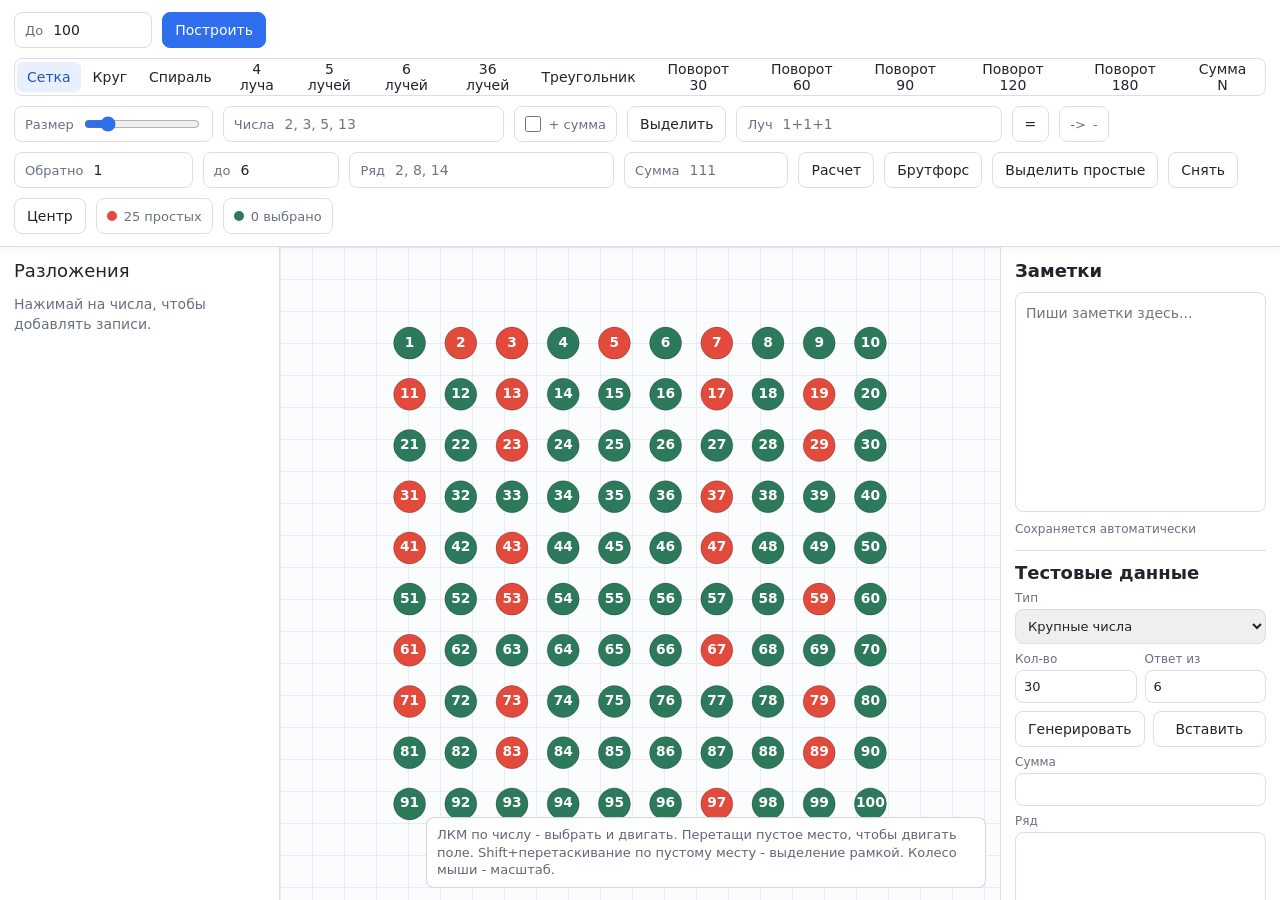
==== commit 2454d90e: "save" ====
--- a/number-graph/index.html
+++ b/number-graph/index.html
@@ -232,6 +232,58 @@
       min-height: 18px;
       color: var(--muted);
       font-size: 12px;
+    }
+
+    .generator {
+      display: grid;
+      gap: 8px;
+      padding-top: 12px;
+      border-top: 1px solid var(--line);
+    }
+
+    .generator h2 {
+      margin: 0;
+    }
+
+    .generator-row {
+      display: grid;
+      grid-template-columns: 1fr 1fr;
+      gap: 8px;
+    }
+
+    .generator label {
+      display: grid;
+      gap: 4px;
+      color: var(--muted);
+      font-size: 12px;
+    }
+
+    .generator input,
+    .generator select,
+    .generator textarea {
+      width: 100%;
+      border: 1px solid var(--line);
+      border-radius: 8px;
+      padding: 8px;
+      color: var(--ink);
+      font: inherit;
+      font-size: 13px;
+      outline: none;
+    }
+
+    .generator textarea {
+      min-height: 96px;
+      resize: vertical;
+      line-height: 1.35;
+    }
+
+    .generator-actions {
+      display: flex;
+      gap: 8px;
+    }
+
+    .generator-actions button {
+      flex: 1;
     }
 
     .detail-list {
@@ -494,6 +546,8 @@
         <label for="reverseSumTarget">Сумма</label>
         <input id="reverseSumTarget" type="number" min="1" placeholder="111">
       </div>
+      <button id="runReverseCalc">Расчет</button>
+      <button id="bruteforceCheck">Брутфорс</button>
       <button id="selectPrimes">Выделить простые</button>
       <button id="clearSelection">Снять</button>
       <button id="centerView">Центр</button>
@@ -513,6 +567,41 @@
         <h2>Заметки</h2>
         <textarea id="notes" spellcheck="false" placeholder="Пиши заметки здесь..."></textarea>
         <div class="notes-status" id="notesStatus">Сохраняется автоматически</div>
+        <section class="generator">
+          <h2>Тестовые данные</h2>
+          <label>
+            Тип
+            <select id="testType">
+              <option value="large">Крупные числа</option>
+              <option value="smallHard">Мелкие сложные</option>
+              <option value="balanced">Равномерно по лучам</option>
+              <option value="sameRay">Один луч</option>
+              <option value="knownSolution">С известным ответом</option>
+            </select>
+          </label>
+          <div class="generator-row">
+            <label>
+              Кол-во
+              <input id="testCount" type="number" min="3" max="120" value="30">
+            </label>
+            <label>
+              Ответ из
+              <input id="testPick" type="number" min="2" max="40" value="6">
+            </label>
+          </div>
+          <div class="generator-actions">
+            <button id="generateTestData" type="button">Генерировать</button>
+            <button id="useTestData" type="button">Вставить</button>
+          </div>
+          <label>
+            Сумма
+            <input id="generatedSum" type="number">
+          </label>
+          <label>
+            Ряд
+            <textarea id="generatedRow" spellcheck="false"></textarea>
+          </label>
+        </section>
       </aside>
     </div>
   </main>
@@ -535,6 +624,11 @@
     const details = document.querySelector("#details");
     const notes = document.querySelector("#notes");
     const notesStatus = document.querySelector("#notesStatus");
+    const testType = document.querySelector("#testType");
+    const testCount = document.querySelector("#testCount");
+    const testPick = document.querySelector("#testPick");
+    const generatedRow = document.querySelector("#generatedRow");
+    const generatedSum = document.querySelector("#generatedSum");
     const layoutButtons = [...document.querySelectorAll("[data-layout]")];
     const notesStorageKey = "number-graph-notes";
     const appStorageKey = "number-graph-state-v1";
@@ -990,21 +1084,386 @@
       return matches;
     }
 
+    function subsetSumsByCount(values, maxCount, maxSum, stats, budget) {
+      const groups = Array.from({ length: maxCount + 1 }, () => new Map());
+      const current = [];
+
+      function addSubset(count, sum) {
+        let bucket = groups[count].get(sum);
+        if (!bucket) {
+          bucket = [];
+          groups[count].set(sum, bucket);
+        }
+        bucket.push([...current]);
+      }
+
+      function walk(index, count, sum) {
+        if (!checkCalcBudget(budget, stats)) return;
+        stats.mitmWalks++;
+
+        if (sum > maxSum || count > maxCount) {
+          stats.mitmPrunes++;
+          return;
+        }
+
+        if (index === values.length) {
+          addSubset(count, sum);
+          stats.mitmSubsets++;
+          return;
+        }
+
+        walk(index + 1, count, sum);
+
+        current.push(values[index]);
+        walk(index + 1, count + 1, sum + values[index]);
+        current.pop();
+      }
+
+      walk(0, 0, 0);
+      return groups;
+    }
+
+    function findNumberSetsForLengthMitm(leftGroups, rightGroups, length, targetSum, stats, budget) {
+      const matches = [];
+
+      for (let leftCount = 0; leftCount <= length && !budget.aborted; leftCount++) {
+        const rightCount = length - leftCount;
+        const leftMap = leftGroups[leftCount];
+        const rightMap = rightGroups[rightCount];
+        if (!leftMap || !rightMap) continue;
+
+        for (const [leftSum, leftSets] of leftMap.entries()) {
+          if (!checkCalcBudget(budget, stats)) break;
+          stats.mitmLookups++;
+          const rightSets = rightMap.get(targetSum - leftSum);
+          if (!rightSets) continue;
+
+          for (const leftSet of leftSets) {
+            for (const rightSet of rightSets) {
+              stats.mitmCandidates++;
+              const numbers = [...leftSet, ...rightSet].sort((a, b) => a - b);
+              matches.push(numbers);
+              stats.subsetMatches++;
+            }
+          }
+        }
+      }
+
+      return matches;
+    }
+
+    function buildRayProfiles(length, targetRay, stats, budget) {
+      const profiles = [];
+      const current = Array(6).fill(0);
+
+      function walk(ray, remaining, weightedSum) {
+        if (!checkCalcBudget(budget, stats)) return;
+        if (ray === 6) {
+          current[5] = remaining;
+          stats.profileGenerated++;
+          const total = weightedSum + remaining * 6;
+          if (((total + length - 2) % 6) + 1 === targetRay) {
+            profiles.push([...current]);
+            stats.profileFormulaPass++;
+          } else {
+            stats.profileFormulaReject++;
+          }
+          current[5] = 0;
+          return;
+        }
+
+        for (let count = 0; count <= remaining && !budget.aborted; count++) {
+          current[ray - 1] = count;
+          walk(ray + 1, remaining - count, weightedSum + count * ray);
+        }
+        current[ray - 1] = 0;
+      }
+
+      walk(1, length, 0);
+      return profiles;
+    }
+
+    function minMaxForProfile(profile, groups) {
+      let min = 0;
+      let max = 0;
+
+      for (let index = 0; index < profile.length; index++) {
+        const count = profile[index];
+        if (!count) continue;
+
+        const values = groups.get(index + 1) || [];
+        if (values.length < count) return null;
+
+        for (let i = 0; i < count; i++) min += values[i];
+        for (let i = values.length - count; i < values.length; i++) max += values[i];
+      }
+
+      return { min, max };
+    }
+
+    function combineProfileChoices(profile, groups, targetSum, stats, budget) {
+      const choicesByRay = [];
+
+      for (let index = 0; index < profile.length; index++) {
+        const count = profile[index];
+        if (!count) continue;
+
+        const values = groups.get(index + 1) || [];
+        const choices = chooseValueSets(values, count, targetSum, stats);
+        if (!choices.length) return [];
+        choicesByRay.push(choices);
+      }
+
+      const matches = [];
+      const current = [];
+      let currentSum = 0;
+
+      function walk(index) {
+        if (!checkCalcBudget(budget, stats)) return;
+        stats.profileCombineWalks++;
+
+        if (index === choicesByRay.length) {
+          stats.profileCandidates++;
+          if (currentSum === targetSum) {
+            matches.push(current.flat().sort((a, b) => a - b));
+            stats.profileMatches++;
+          }
+          return;
+        }
+
+        for (const choice of choicesByRay[index]) {
+          stats.profileCombineBranches++;
+          if (currentSum + choice.sum > targetSum) {
+            stats.profileCombinePrunes++;
+            continue;
+          }
+          current.push(choice.values);
+          currentSum += choice.sum;
+          walk(index + 1);
+          currentSum -= choice.sum;
+          current.pop();
+        }
+      }
+
+      walk(0);
+      return matches;
+    }
+
     function buildNumberSumMatches(targetRay, targetSum, reverseGroups, stats, budget) {
-      const values = parseRawNumberList(reverseRayNumbers.value)
-        .filter(value => value <= targetSum)
-        .sort((a, b) => a - b);
+      const rawValues = parseRawNumberList(reverseRayNumbers.value);
+      stats.rawValueCount = rawValues.length;
+      stats.filteredValueCount = rawValues.filter(value => value <= targetSum).length;
+      stats.parsedValuesPreview = rawValues.slice(0, 12);
+      const groups = rayGroupsFromRow();
+      stats.rayValueCounts = Object.fromEntries(
+        Array.from({ length: 6 }, (_, index) => {
+          const ray = index + 1;
+          return [ray, (groups.get(ray) || []).length];
+        })
+      );
+      stats.rayValuePreview = Object.fromEntries(
+        Array.from({ length: 6 }, (_, index) => {
+          const ray = index + 1;
+          return [ray, (groups.get(ray) || []).slice(0, 8)];
+        })
+      );
       const matchesByLength = [];
 
       for (const group of reverseGroups) {
         if (budget.aborted) break;
         stats.lengthChecks++;
-        const numberSets = findNumberSetsForLength(values, group.length, targetSum, stats, budget);
-        const matches = numberSets.map(numbers => `${numbers.join(" + ")} = ${targetSum}`);
+        const matches = [];
+        const profiles = buildRayProfiles(group.length, targetRay, stats, budget);
+
+        for (const profile of profiles) {
+          if (budget.aborted) break;
+          stats.profileChecked++;
+
+          const bounds = minMaxForProfile(profile, groups);
+          if (!bounds) {
+            stats.profileMissingNumbers++;
+            continue;
+          }
+          if (bounds.min > targetSum) {
+            stats.profileMinReject++;
+            continue;
+          }
+          if (bounds.max < targetSum) {
+            stats.profileMaxReject++;
+            continue;
+          }
+
+          stats.profileSearches++;
+          const numberSets = combineProfileChoices(profile, groups, targetSum, stats, budget);
+          for (const numbers of numberSets) {
+            matches.push(`${numbers.join(" + ")} = ${targetSum}`);
+          }
+        }
+
         matchesByLength.push({ length: group.length, matches });
       }
 
       return matchesByLength;
+    }
+
+    function runBruteforceCheck() {
+      const startTime = performance.now();
+      const budget = createCalcBudget(60000);
+      const targetSum = Number(reverseSumTarget.value);
+      const maxLength = Math.max(2, Math.min(40, Number(reverseRayMax.value) || 6));
+      const rawValues = parseRawNumberList(reverseRayNumbers.value);
+      const values = rawValues
+        .filter(value => value <= targetSum)
+        .sort((a, b) => a - b);
+      const stats = {
+        operationChecks: 0,
+        walks: 0,
+        branches: 0,
+        candidates: 0,
+        matches: 0,
+        prunes: 0,
+        lengths: 0
+      };
+      const matchesByLength = [];
+
+      if (!Number.isInteger(targetSum) || targetSum <= 0) {
+        console.log("[bruteforce-check]", {
+          error: "Введите положительную сумму",
+          targetSum: reverseSumTarget.value
+        });
+        return;
+      }
+
+      function searchLength(length) {
+        const matches = [];
+        const current = [];
+
+        function walk(start, slots, sum) {
+          if (!checkCalcBudget(budget, stats)) return;
+          stats.walks++;
+
+          if (slots === 0) {
+            stats.candidates++;
+            if (sum === targetSum) {
+              matches.push([...current]);
+              stats.matches++;
+            }
+            return;
+          }
+
+          if (values.length - start < slots || sum > targetSum) {
+            stats.prunes++;
+            return;
+          }
+
+          const lastStart = values.length - slots;
+          for (let index = start; index <= lastStart && !budget.aborted; index++) {
+            stats.branches++;
+            const nextSum = sum + values[index];
+            if (nextSum > targetSum) {
+              stats.prunes++;
+              break;
+            }
+            current.push(values[index]);
+            walk(index + 1, slots - 1, nextSum);
+            current.pop();
+          }
+        }
+
+        walk(0, length, 0);
+        return matches;
+      }
+
+      for (let length = 2; length <= maxLength && !budget.aborted; length++) {
+        stats.lengths++;
+        const matches = searchLength(length);
+        matchesByLength.push({ length, count: matches.length });
+      }
+
+      const totalMs = performance.now() - startTime;
+      console.log("[bruteforce-check]", {
+        totalMs: Number(totalMs.toFixed(2)),
+        aborted: budget.aborted,
+        targetSum,
+        maxLength,
+        rawValueCount: rawValues.length,
+        filteredValueCount: values.length,
+        valueCount: values.length,
+        parsedValuesPreview: values.slice(0, 12),
+        stats,
+        matchesByLength
+      });
+
+      if (budget.aborted) {
+        alert("Брутфорс остановлен: превышен лимит 60 секунд. Смотри частичный лог в консоли.");
+      }
+    }
+
+    function randomInt(min, max) {
+      return Math.floor(Math.random() * (max - min + 1)) + min;
+    }
+
+    function uniqueSorted(values) {
+      return [...new Set(values)].sort((a, b) => a - b);
+    }
+
+    function generateNumberForRay(ray, minBase, maxBase) {
+      return 2 + (ray - 1) + 6 * randomInt(minBase, maxBase);
+    }
+
+    function generateTestData() {
+      const type = testType.value;
+      const count = Math.max(3, Math.min(120, Number(testCount.value) || 30));
+      const pick = Math.max(2, Math.min(40, Number(testPick.value) || 6));
+      const values = [];
+
+      if (type === "smallHard") {
+        while (values.length < count) values.push(randomInt(1, 600));
+      } else if (type === "balanced") {
+        let ray = 1;
+        while (values.length < count) {
+          values.push(generateNumberForRay(ray, 0, 120));
+          ray = ray % 6 + 1;
+        }
+      } else if (type === "sameRay") {
+        const ray = randomInt(1, 6);
+        while (values.length < count) values.push(generateNumberForRay(ray, 0, 200));
+      } else if (type === "knownSolution") {
+        while (values.length < count) values.push(randomInt(10, 9000));
+      } else {
+        while (values.length < count) values.push(randomInt(10000000, 900000000));
+      }
+
+      const row = uniqueSorted(values);
+      while (row.length < count) row.push(row[row.length - 1] + randomInt(1, 99));
+      const normalizedRow = uniqueSorted(row).slice(0, count);
+      const picked = [];
+      const available = [...normalizedRow];
+      const pickCount = Math.min(pick, available.length);
+
+      for (let index = 0; index < pickCount; index++) {
+        const selectedIndex = randomInt(0, available.length - 1);
+        picked.push(available[selectedIndex]);
+        available.splice(selectedIndex, 1);
+      }
+
+      generatedRow.value = normalizedRow.join(", ");
+      generatedSum.value = picked.reduce((sum, value) => sum + value, 0);
+      console.log("[test-data]", {
+        type,
+        count: normalizedRow.length,
+        pickCount,
+        sum: Number(generatedSum.value),
+        picked: picked.sort((a, b) => a - b),
+        rowPreview: normalizedRow.slice(0, 12)
+      });
+    }
+
+    function useTestData() {
+      reverseRayNumbers.value = generatedRow.value;
+      reverseSumTarget.value = generatedSum.value;
+      updateReverseTargetFromSum();
+      saveStateSoon();
     }
 
     function appendLawSection(parent, title, laws) {
@@ -1139,6 +1598,24 @@
         subsetPrunes: 0,
         subsetMemoHits: 0,
         subsetMemoDrops: 0,
+        mitmWalks: 0,
+        mitmSubsets: 0,
+        mitmPrunes: 0,
+        mitmLookups: 0,
+        mitmCandidates: 0,
+        profileGenerated: 0,
+        profileFormulaPass: 0,
+        profileFormulaReject: 0,
+        profileChecked: 0,
+        profileMissingNumbers: 0,
+        profileMinReject: 0,
+        profileMaxReject: 0,
+        profileSearches: 0,
+        profileCombineWalks: 0,
+        profileCombineBranches: 0,
+        profileCombinePrunes: 0,
+        profileCandidates: 0,
+        profileMatches: 0,
         rayFormulaChecks: 0,
         rayNeedChecks: 0,
         missingRaySkips: 0,
@@ -1198,8 +1675,7 @@
         empty.className = "empty";
         empty.textContent = "Нажимай на числа, чтобы добавлять записи.";
         details.append(empty);
-        appendReverseRayLaws();
-        appendRayLaws();
+        // appendRayLaws();
         return;
       }
 
@@ -1225,8 +1701,7 @@
       }
 
       details.append(list);
-      appendReverseRayLaws();
-      appendRayLaws();
+      // appendRayLaws();
     }
 
     function addDetails(node) {
@@ -1775,10 +2250,17 @@
     includeNumberSum.addEventListener("change", applyNumberList);
     rayCalcInput.addEventListener("input", updateRayCalc);
     document.querySelector("#rayCalcButton").addEventListener("click", updateRayCalc);
+    document.querySelector("#bruteforceCheck").addEventListener("click", runBruteforceCheck);
+    document.querySelector("#runReverseCalc").addEventListener("click", () => {
+      renderDetails();
+      appendReverseRayLaws();
+      saveStateSoon();
+    });
+    document.querySelector("#generateTestData").addEventListener("click", generateTestData);
+    document.querySelector("#useTestData").addEventListener("click", useTestData);
     [reverseRayMax, reverseRayNumbers, reverseSumTarget].forEach(input => {
       input.addEventListener("input", () => {
         updateReverseTargetFromSum();
-        renderDetails();
         saveStateSoon();
       });
     });
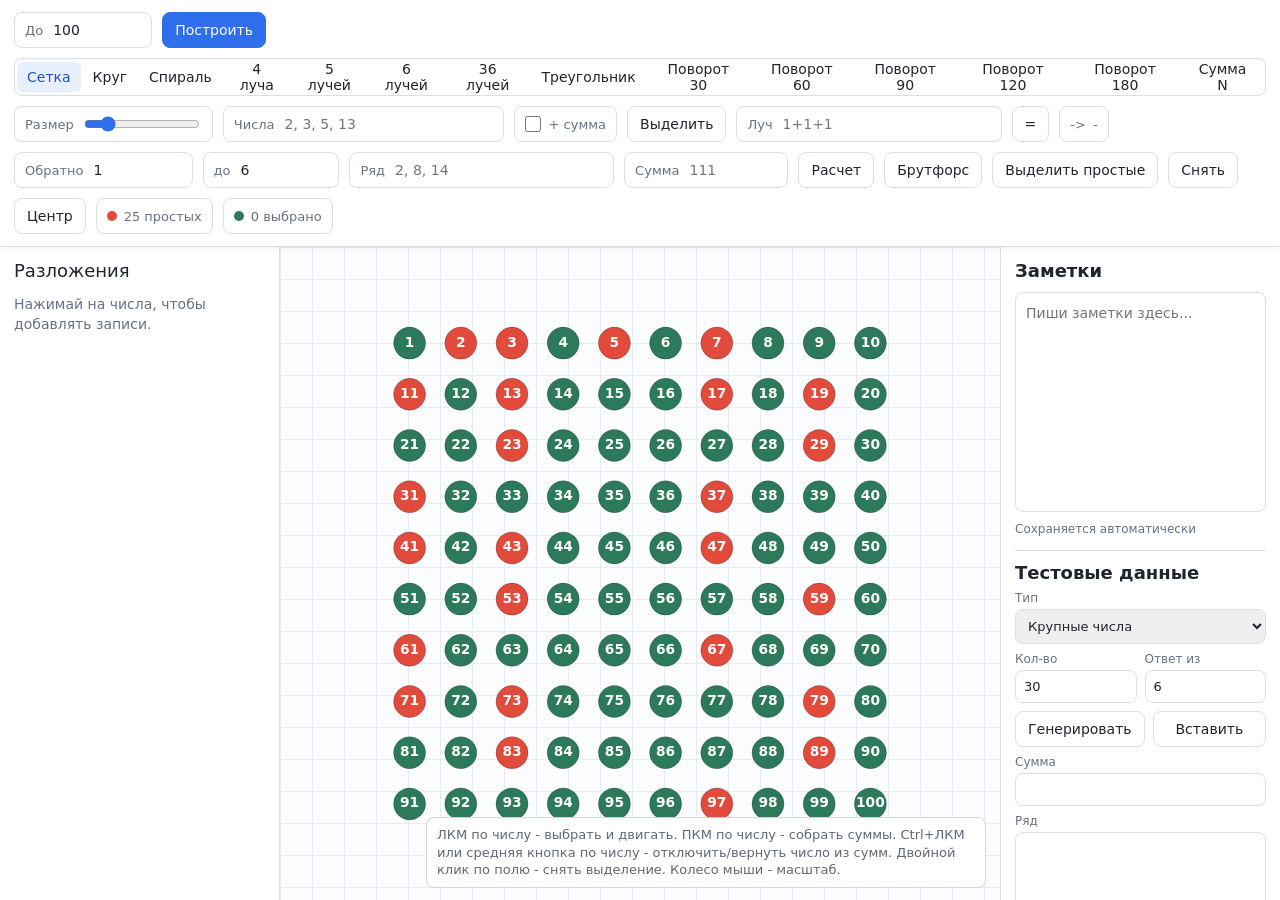
==== commit 04f416e5: "save" ====
--- a/number-graph/index.html
+++ b/number-graph/index.html
@@ -561,7 +561,7 @@
       </aside>
       <div class="canvas-wrap">
         <canvas id="canvas"></canvas>
-        <div class="hint">ЛКМ по числу - выбрать и двигать. Перетащи пустое место, чтобы двигать поле. Shift+перетаскивание по пустому месту - выделение рамкой. Колесо мыши - масштаб.</div>
+        <div class="hint">ЛКМ по числу - выбрать и двигать. ПКМ по числу - собрать суммы. Ctrl+ЛКМ или средняя кнопка по числу - отключить/вернуть число из сумм. Двойной клик по полю - снять выделение. Колесо мыши - масштаб.</div>
       </div>
       <aside class="notes">
         <h2>Заметки</h2>
@@ -644,7 +644,9 @@
       camera: { x: 0, y: 0, scale: 1 },
       pointer: null,
       marquee: null,
-      detailValues: []
+      detailValues: [],
+      comboFocus: null,
+      disabledValues: new Set()
     };
 
     const colors = {
@@ -652,6 +654,65 @@
       normal: getComputedStyle(document.documentElement).getPropertyValue("--normal").trim(),
       selected: getComputedStyle(document.documentElement).getPropertyValue("--selected").trim()
     };
+
+    let layoutAnimation = null;
+
+    function cancelLayoutAnimation() {
+      if (!layoutAnimation) return;
+      cancelAnimationFrame(layoutAnimation.frame);
+      layoutAnimation = null;
+    }
+
+    function easeOutCubic(value) {
+      return 1 - Math.pow(1 - value, 3);
+    }
+
+    function animateNodesTo(positions, duration = 420, onComplete = null) {
+      cancelLayoutAnimation();
+      const targets = [...positions.entries()]
+        .map(([value, position]) => {
+          const node = state.nodes.find(item => item.value === value);
+          return node ? {
+            node,
+            fromX: node.x,
+            fromY: node.y,
+            toX: position.x,
+            toY: position.y
+          } : null;
+        })
+        .filter(Boolean);
+
+      if (!targets.length) {
+        draw();
+        if (onComplete) onComplete();
+        return;
+      }
+
+      const startedAt = performance.now();
+      layoutAnimation = { frame: 0 };
+
+      function tick(now) {
+        const progress = Math.min(1, (now - startedAt) / duration);
+        const eased = easeOutCubic(progress);
+
+        for (const target of targets) {
+          target.node.x = target.fromX + (target.toX - target.fromX) * eased;
+          target.node.y = target.fromY + (target.toY - target.fromY) * eased;
+        }
+
+        draw();
+
+        if (progress < 1) {
+          layoutAnimation.frame = requestAnimationFrame(tick);
+          return;
+        }
+
+        layoutAnimation = null;
+        if (onComplete) onComplete();
+      }
+
+      layoutAnimation.frame = requestAnimationFrame(tick);
+    }
 
     function resize() {
       const rect = canvas.getBoundingClientRect();
@@ -733,6 +794,247 @@
       };
     }
 
+    function combinationKey(values) {
+      return values.join("+");
+    }
+
+    function findSumCombinations(target, maxMatches = 3000, disabledValues = new Set()) {
+      const matches = [];
+      const current = [];
+      let aborted = false;
+
+      function walk(next, remaining) {
+        if (matches.length >= maxMatches) {
+          aborted = true;
+          return;
+        }
+
+        if (remaining === 0) {
+          if (current.length >= 2) matches.push([...current]);
+          return;
+        }
+
+        for (let value = next; value < target && value <= remaining; value++) {
+          if (disabledValues.has(value)) continue;
+          current.push(value);
+          walk(value + 1, remaining - value);
+          current.pop();
+          if (aborted) return;
+        }
+      }
+
+      walk(1, target);
+      return { matches, aborted };
+    }
+
+    function makeComboFocus(targetNode) {
+      const target = targetNode.value;
+      const { matches, aborted } = findSumCombinations(target, 3000, state.disabledValues);
+      const involvedValues = new Set([target]);
+      const edgeWeights = new Map();
+
+      for (const combo of matches) {
+        for (const value of combo) {
+          involvedValues.add(value);
+          const targetEdge = [value, target].sort((a, b) => a - b);
+          const targetKey = combinationKey(targetEdge);
+          edgeWeights.set(targetKey, (edgeWeights.get(targetKey) || 0) + 1.4);
+        }
+
+        for (let index = 0; index < combo.length - 1; index++) {
+          const edge = [combo[index], combo[index + 1]];
+          const key = combinationKey(edge);
+          edgeWeights.set(key, (edgeWeights.get(key) || 0) + 1);
+        }
+      }
+
+      return {
+        target,
+        combinations: matches,
+        aborted,
+        involvedValues,
+        edgeWeights
+      };
+    }
+
+    function refreshCombinationLayout() {
+      if (!state.comboFocus) return false;
+      const targetNode = state.nodes.find(node => node.value === state.comboFocus.target);
+      if (!targetNode) return false;
+      applyCombinationLayout(targetNode);
+      return true;
+    }
+
+    function toggleDisabledValue(node) {
+      if (!node || state.comboFocus?.target === node.value) return;
+
+      if (state.disabledValues.has(node.value)) {
+        state.disabledValues.delete(node.value);
+      } else {
+        state.disabledValues.add(node.value);
+      }
+
+      if (!refreshCombinationLayout()) {
+        state.selected.delete(node.value);
+        updateStats();
+        renderDetails();
+        draw();
+        saveStateSoon();
+      }
+    }
+
+    function applyCombinationLayout(targetNode) {
+      const previousFocus = state.comboFocus?.target === targetNode.value ? state.comboFocus : null;
+      const origin = previousFocus?.origin || {
+        x: Number.isFinite(targetNode.x) ? targetNode.x : 0,
+        y: Number.isFinite(targetNode.y) ? targetNode.y : 0
+      };
+      state.disabledValues.delete(targetNode.value);
+      const focus = makeComboFocus(targetNode);
+      focus.origin = origin;
+      state.comboFocus = focus;
+
+      if (!focus.combinations.length) {
+        state.selected = new Set([targetNode.value]);
+        addDetails(targetNode);
+        renderDetails();
+        draw();
+        saveStateSoon();
+        return;
+      }
+
+      const byValue = new Map(state.nodes.map(node => [node.value, node]));
+      const participants = [...focus.involvedValues]
+        .filter(value => value !== focus.target)
+        .sort((a, b) => a - b)
+        .map(value => byValue.get(value))
+        .filter(Boolean);
+      const connectionCount = new Map(participants.map(node => [node.value, 0]));
+      const visibleConnectionCount = new Map(participants.map(node => [node.value, 0]));
+      for (const combo of focus.combinations) {
+        for (const value of combo) {
+          connectionCount.set(value, (connectionCount.get(value) || 0) + 1);
+        }
+        for (let index = 0; index < combo.length - 1; index++) {
+          const first = combo[index];
+          const second = combo[index + 1];
+          visibleConnectionCount.set(first, (visibleConnectionCount.get(first) || 0) + 1);
+          visibleConnectionCount.set(second, (visibleConnectionCount.get(second) || 0) + 1);
+        }
+      }
+
+      const centerX = origin.x;
+      const centerY = origin.y;
+      const laneGap = Math.max(state.radius * 3.35, 56);
+      const columnGap = Math.max(state.radius * 5.4, 92);
+      const pullLength = Math.max(state.radius * 11, 220);
+
+      const positions = new Map([[focus.target, {
+        x: centerX - pullLength + 4.65 * columnGap,
+        y: centerY,
+        fixed: true
+      }]]);
+
+      const orderedParticipants = [...participants].sort((a, b) => {
+        const byConnections = (visibleConnectionCount.get(a.value) || 0) - (visibleConnectionCount.get(b.value) || 0);
+        return byConnections || a.value - b.value;
+      });
+      const maxConnections = Math.max(1, ...orderedParticipants.map(node => visibleConnectionCount.get(node.value) || 0));
+      const leftColumnSize = Math.max(1, Math.ceil(orderedParticipants.length * 0.34));
+      const leftStartY = -(leftColumnSize - 1) * laneGap / 2;
+
+      orderedParticipants.forEach((node, index) => {
+        const connections = visibleConnectionCount.get(node.value) || 0;
+        const weakSide = index < leftColumnSize;
+        const strength = connections / maxConnections;
+        const column = weakSide ? 0 : Math.min(2, 1 + Math.floor(strength * 2));
+        const columnItems = weakSide
+          ? leftColumnSize
+          : orderedParticipants.length - leftColumnSize;
+        const rowIndex = weakSide ? index : index - leftColumnSize;
+        const rowOffset = (rowIndex - (columnItems - 1) / 2) * laneGap;
+        const drift = weakSide ? 0 : (column - 1) * columnGap * 0.34;
+        positions.set(node.value, {
+          x: centerX - pullLength + column * columnGap + drift,
+          y: centerY + (weakSide ? leftStartY + index * laneGap : rowOffset),
+          fixed: weakSide
+        });
+      });
+
+      const edges = [...focus.edgeWeights.entries()].map(([key, weight]) => {
+        const [a, b] = key.split("+").map(Number);
+        return { a, b, weight };
+      });
+      const ideal = Math.max(state.radius * 4.4, 72);
+
+      for (let step = 0; step < 170; step++) {
+        const forces = new Map([...positions.keys()].map(value => [value, { x: 0, y: 0 }]));
+
+        for (let i = 0; i < orderedParticipants.length; i++) {
+          for (let j = i + 1; j < orderedParticipants.length; j++) {
+            const first = orderedParticipants[i].value;
+            const second = orderedParticipants[j].value;
+            const a = positions.get(first);
+            const b = positions.get(second);
+            if (!a || !b) continue;
+            let dx = a.x - b.x;
+            let dy = a.y - b.y;
+            let distance = Math.hypot(dx, dy) || 1;
+            const force = Math.min(2.8, (ideal * ideal) / (distance * distance)) * 0.2;
+            dx /= distance;
+            dy /= distance;
+            if (!a.fixed) {
+              forces.get(first).x += dx * force;
+              forces.get(first).y += dy * force;
+            }
+            if (!b.fixed) {
+              forces.get(second).x -= dx * force;
+              forces.get(second).y -= dy * force;
+            }
+          }
+        }
+
+        for (const edge of edges) {
+          const a = positions.get(edge.a);
+          const b = positions.get(edge.b);
+          if (!a || !b) continue;
+          const isTargetEdge = edge.a === focus.target || edge.b === focus.target;
+          let dx = b.x - a.x;
+          let dy = b.y - a.y;
+          let distance = Math.hypot(dx, dy) || 1;
+          const desired = isTargetEdge ? ideal * 3.2 : ideal * 1.15;
+          const force = (distance - desired) * (isTargetEdge ? 0.0025 : 0.011) * edge.weight;
+          dx /= distance;
+          dy /= distance;
+          if (!a.fixed) {
+            forces.get(edge.a).x += dx * force;
+            forces.get(edge.a).y += dy * force;
+          }
+          if (!b.fixed) {
+            forces.get(edge.b).x -= dx * force;
+            forces.get(edge.b).y -= dy * force;
+          }
+        }
+
+        for (const [value, position] of positions) {
+          if (position.fixed) continue;
+          const force = forces.get(value);
+          position.x += Math.max(-14, Math.min(14, force.x));
+          position.y += Math.max(-14, Math.min(14, force.y));
+        }
+      }
+
+      state.selected = new Set(focus.involvedValues);
+      state.detailValues = [
+        focus.target,
+        ...participants.map(node => node.value),
+        ...state.detailValues.filter(value => !focus.involvedValues.has(value))
+      ];
+      renderDetails();
+      updateStats();
+      animateNodesTo(positions, 440, saveStateSoon);
+    }
+
     function activeRayCount() {
       if (state.layout === "spiral4") return 4;
       if (state.layout === "spiral5") return 5;
@@ -853,7 +1155,8 @@
 
     function checkCalcBudget(budget, stats) {
       stats.operationChecks++;
-      if ((stats.operationChecks & 4095) !== 0) return !budget.aborted;
+      const interval = budget.checkInterval || 4096;
+      if (stats.operationChecks % interval !== 0) return !budget.aborted;
       if (performance.now() <= budget.deadline) return true;
       budget.aborted = true;
       return false;
@@ -1309,6 +1612,7 @@
     function runBruteforceCheck() {
       const startTime = performance.now();
       const budget = createCalcBudget(60000);
+      budget.checkInterval = 128;
       const targetSum = Number(reverseSumTarget.value);
       const maxLength = Math.max(2, Math.min(40, Number(reverseRayMax.value) || 6));
       const rawValues = parseRawNumberList(reverseRayNumbers.value);
@@ -1358,6 +1662,7 @@
 
           const lastStart = values.length - slots;
           for (let index = start; index <= lastStart && !budget.aborted; index++) {
+            if (!checkCalcBudget(budget, stats)) break;
             stats.branches++;
             const nextSum = sum + values[index];
             if (nextSum > targetSum) {
@@ -1670,6 +1975,33 @@
       title.textContent = "Разложения";
       details.append(title);
 
+      if (state.comboFocus) {
+        const comboBlock = document.createElement("div");
+        comboBlock.className = "law-block";
+
+        const comboTitle = document.createElement("div");
+        comboTitle.className = "law-title";
+        comboTitle.textContent = `Суммы для ${state.comboFocus.target}`;
+        comboBlock.append(comboTitle);
+
+        const comboNote = document.createElement("div");
+        comboNote.className = "empty";
+        const disabledCount = state.disabledValues.size;
+        comboNote.textContent = state.comboFocus.aborted
+          ? `Показаны первые ${state.comboFocus.combinations.length} комбинаций. Расчет остановлен по лимиту.`
+          : `Найдено комбинаций: ${state.comboFocus.combinations.length}. Отключено: ${disabledCount}.`;
+        comboBlock.append(comboNote);
+        details.append(comboBlock);
+
+        appendLawSection(
+          details,
+          "Комбинации",
+          state.comboFocus.combinations.length
+            ? state.comboFocus.combinations.map(combo => `${combo.join(" + ")} = ${state.comboFocus.target}`)
+            : ["нет"]
+        );
+      }
+
       if (!state.detailValues.length) {
         const empty = document.createElement("div");
         empty.className = "empty";
@@ -1719,6 +2051,8 @@
         return { value, x: 0, y: 0, prime: isPrime(value) };
       });
       state.selected.clear();
+      state.disabledValues.clear();
+      state.comboFocus = null;
       state.detailValues = state.detailValues.filter(value => value <= max);
       renderDetails();
       applyLayout(true);
@@ -1768,6 +2102,8 @@
     }
 
     function applyLayout(resetCamera = false) {
+      cancelLayoutAnimation();
+      state.comboFocus = null;
       const gap = state.radius * 3.2;
       const count = state.nodes.length;
 
@@ -1896,7 +2232,7 @@
     function hitNode(point) {
       for (let index = state.nodes.length - 1; index >= 0; index--) {
         const node = state.nodes[index];
-        if (state.layout === "sum" && node.value === 1) continue;
+        if (state.layout === "sum" && !state.comboFocus && node.value === 1) continue;
         const dx = point.x - node.x;
         const dy = point.y - node.y;
         if (Math.hypot(dx, dy) <= state.radius + 4 / state.camera.scale) {
@@ -1934,6 +2270,9 @@
         reverseRayNumbers: reverseRayNumbers.value,
         reverseSumTarget: reverseSumTarget.value,
         notes: notes.value,
+        comboTarget: state.comboFocus?.target || null,
+        comboOrigin: state.comboFocus?.origin || null,
+        disabledValues: [...state.disabledValues],
         nodes: state.nodes.map(node => ({
           value: node.value,
           x: node.x,
@@ -1975,6 +2314,9 @@
         if (!savedNodes.size) applyLayout(false);
 
         state.selected = new Set((snapshot.selected || [])
+          .map(Number)
+          .filter(value => Number.isInteger(value) && value >= 1 && value <= max));
+        state.disabledValues = new Set((snapshot.disabledValues || [])
           .map(Number)
           .filter(value => Number.isInteger(value) && value >= 1 && value <= max));
         state.detailValues = [...new Set((snapshot.detailValues || [])
@@ -1994,6 +2336,19 @@
         updateReverseTargetFromSum();
         updateRayCalc();
         notes.value = snapshot.notes ?? localStorage.getItem(notesStorageKey) ?? "";
+        const comboTarget = Number(snapshot.comboTarget);
+        if (Number.isInteger(comboTarget) && comboTarget >= 1 && comboTarget <= max) {
+          const comboNode = state.nodes.find(node => node.value === comboTarget);
+          if (comboNode) {
+            state.comboFocus = makeComboFocus(comboNode);
+            if (Number.isFinite(snapshot.comboOrigin?.x) && Number.isFinite(snapshot.comboOrigin?.y)) {
+              state.comboFocus.origin = {
+                x: snapshot.comboOrigin.x,
+                y: snapshot.comboOrigin.y
+              };
+            }
+          }
+        }
         renderDetails();
         updateStats();
         draw();
@@ -2024,6 +2379,7 @@
 
       const uniqueValues = [...new Set(selectedValues)];
       state.selected = new Set(uniqueValues);
+      state.comboFocus = null;
       state.detailValues = [
         ...uniqueValues,
         ...state.detailValues.filter(value => !uniqueValues.includes(value))
@@ -2056,24 +2412,57 @@
         }
       }
 
+      if (state.comboFocus) {
+        const byValue = new Map(state.nodes.map(node => [node.value, node]));
+        ctx.save();
+        ctx.lineCap = "round";
+        for (const [key, weight] of state.comboFocus.edgeWeights.entries()) {
+          const [firstValue, secondValue] = key.split("+").map(Number);
+          const isTargetEdge = firstValue === state.comboFocus.target || secondValue === state.comboFocus.target;
+          if (isTargetEdge) continue;
+          const first = byValue.get(firstValue);
+          const second = byValue.get(secondValue);
+          if (!first || !second) continue;
+          const start = worldToScreen(first.x, first.y);
+          const end = worldToScreen(second.x, second.y);
+          ctx.beginPath();
+          ctx.moveTo(start.x, start.y);
+          ctx.lineTo(end.x, end.y);
+          ctx.lineWidth = Math.max(1, Math.min(5, weight * state.camera.scale));
+          ctx.strokeStyle = "rgba(93, 105, 122, 0.34)";
+          ctx.stroke();
+        }
+        ctx.restore();
+      }
+
       const drawNode = (node, x = node.x, y = node.y) => {
         const point = worldToScreen(x, y);
         const radius = state.radius * state.camera.scale;
         const selected = state.selected.has(node.value);
-        const dimmed = state.selected.size > 0 && !selected;
+        const disabled = state.disabledValues.has(node.value);
+        const dimmed = state.selected.size > 0 && !selected && !disabled;
 
         ctx.save();
         ctx.globalAlpha = dimmed ? 0.05 : 1;
         ctx.beginPath();
         ctx.arc(point.x, point.y, radius, 0, Math.PI * 2);
-        ctx.fillStyle = selected ? colors.selected : (node.prime ? colors.prime : colors.normal);
+        ctx.fillStyle = disabled ? "#c6ccd6" : (selected ? colors.selected : (node.prime ? colors.prime : colors.normal));
         ctx.fill();
         ctx.lineWidth = selected ? 3 : 1;
-        ctx.strokeStyle = selected ? "#8a6414" : "rgba(20, 26, 36, 0.25)";
+        ctx.strokeStyle = disabled ? "#707987" : (selected ? "#8a6414" : "rgba(20, 26, 36, 0.25)");
         ctx.stroke();
 
+        if (disabled) {
+          ctx.beginPath();
+          ctx.moveTo(point.x - radius * 0.62, point.y + radius * 0.62);
+          ctx.lineTo(point.x + radius * 0.62, point.y - radius * 0.62);
+          ctx.lineWidth = Math.max(2, radius * 0.16);
+          ctx.strokeStyle = "rgba(68, 76, 88, 0.9)";
+          ctx.stroke();
+        }
+
         const fontSize = Math.max(9, Math.min(15, radius * 0.86));
-        ctx.fillStyle = selected ? "#1c1a14" : "#fff";
+        ctx.fillStyle = disabled ? "#3f4652" : (selected ? "#1c1a14" : "#fff");
         ctx.font = `600 ${fontSize}px Inter, system-ui, sans-serif`;
         ctx.textAlign = "center";
         ctx.textBaseline = "middle";
@@ -2082,11 +2471,11 @@
       };
 
       for (const node of state.nodes) {
-        if (state.layout === "sum" && node.value === 1) continue;
+        if (state.layout === "sum" && !state.comboFocus && node.value === 1) continue;
         drawNode(node);
       }
 
-      if (state.layout === "sum" && state.nodes.length % 2 === 0) {
+      if (state.layout === "sum" && !state.comboFocus && state.nodes.length % 2 === 0) {
         const half = state.nodes.length / 2;
         const node = state.nodes[half - 1];
         if (node) drawNode(node, -Math.abs(node.x), node.y);
@@ -2106,10 +2495,50 @@
       }
     }
 
+    canvas.addEventListener("contextmenu", (event) => {
+      event.preventDefault();
+      const pendingValue = state.contextMenuNodeValue;
+      state.contextMenuNodeValue = null;
+      const node = Number.isInteger(pendingValue)
+        ? state.nodes.find(item => item.value === pendingValue)
+        : hitNode(screenToWorld(event.clientX, event.clientY));
+      if (node) applyCombinationLayout(node);
+    });
+
+    canvas.addEventListener("dblclick", (event) => {
+      event.preventDefault();
+      cancelLayoutAnimation();
+      state.selected.clear();
+      state.comboFocus = null;
+      updateStats();
+      renderDetails();
+      draw();
+      saveStateSoon();
+    });
+
+    canvas.addEventListener("auxclick", (event) => {
+      if (event.button !== 1) return;
+      event.preventDefault();
+    });
+
     canvas.addEventListener("pointerdown", (event) => {
-      canvas.setPointerCapture(event.pointerId);
       const point = screenToWorld(event.clientX, event.clientY);
       const node = hitNode(point);
+
+      if ((event.ctrlKey || event.button === 1) && node) {
+        event.preventDefault();
+        toggleDisabledValue(node);
+        return;
+      }
+
+      if (event.button === 2) {
+        event.preventDefault();
+        state.contextMenuNodeValue = node?.value || null;
+        return;
+      }
+
+      cancelLayoutAnimation();
+      canvas.setPointerCapture(event.pointerId);
 
       if (node) {
         addDetails(node);
@@ -2207,14 +2636,20 @@
     document.querySelector("#build").addEventListener("click", buildNodes);
     document.querySelector("#applyNumbers").addEventListener("click", applyNumberList);
     document.querySelector("#clearSelection").addEventListener("click", () => {
+      cancelLayoutAnimation();
       state.selected.clear();
+      state.comboFocus = null;
       updateStats();
+      renderDetails();
       draw();
       saveStateSoon();
     });
     document.querySelector("#selectPrimes").addEventListener("click", () => {
+      cancelLayoutAnimation();
       state.selected = new Set(state.nodes.filter(node => node.prime).map(node => node.value));
+      state.comboFocus = null;
       updateStats();
+      renderDetails();
       draw();
       saveStateSoon();
     });
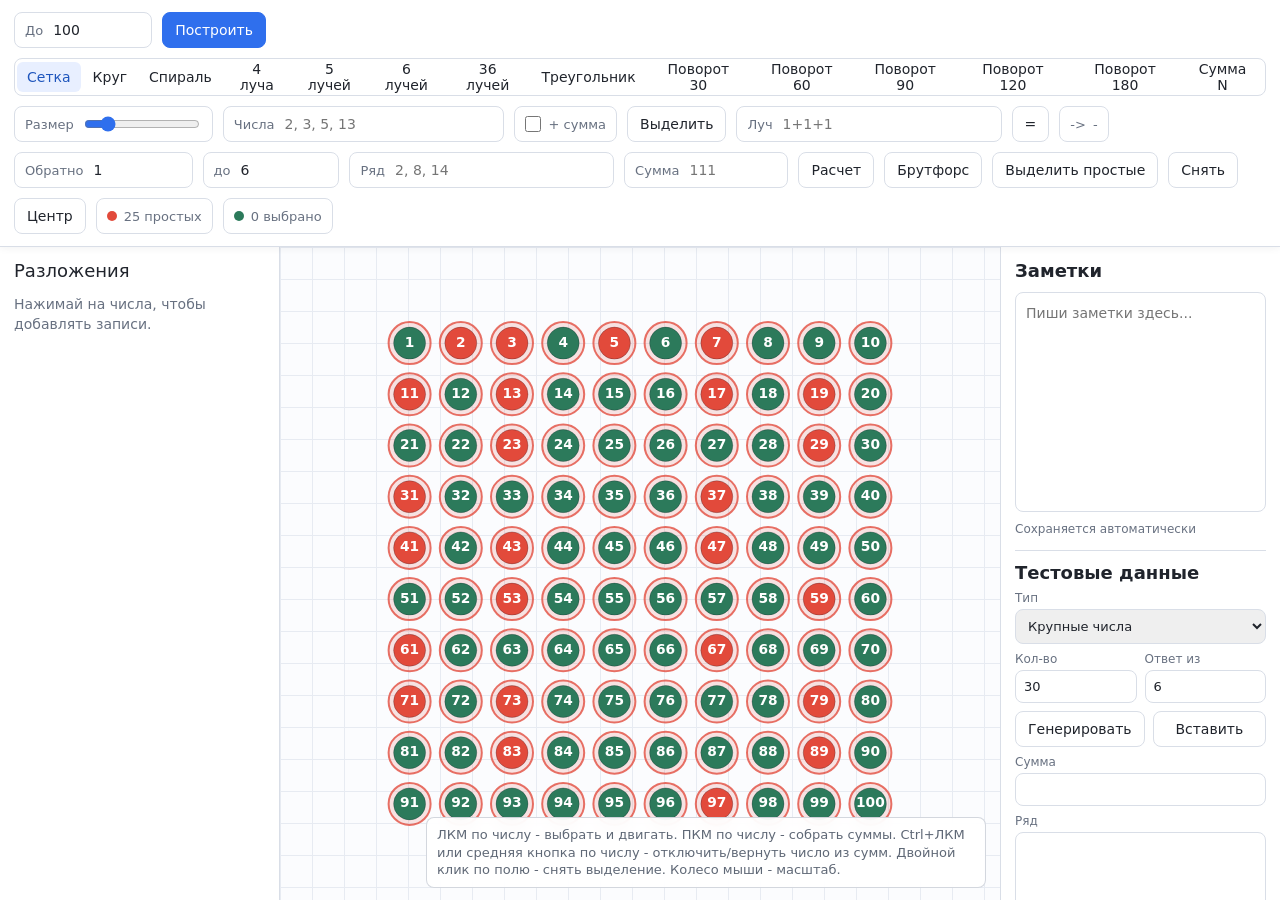
==== commit d9c7ff94: "save" ====
--- a/number-graph/index.html
+++ b/number-graph/index.html
@@ -644,6 +644,7 @@
       camera: { x: 0, y: 0, scale: 1 },
       pointer: null,
       marquee: null,
+      hoverNodeValue: null,
       detailValues: [],
       comboFocus: null,
       disabledValues: new Set()
@@ -922,42 +923,42 @@
           visibleConnectionCount.set(second, (visibleConnectionCount.get(second) || 0) + 1);
         }
       }
+      focus.visibleConnectionCount = visibleConnectionCount;
 
       const centerX = origin.x;
       const centerY = origin.y;
-      const laneGap = Math.max(state.radius * 3.35, 56);
       const columnGap = Math.max(state.radius * 5.4, 92);
       const pullLength = Math.max(state.radius * 11, 220);
 
       const positions = new Map([[focus.target, {
-        x: centerX - pullLength + 4.65 * columnGap,
+        x: centerX,
         y: centerY,
         fixed: true
       }]]);
-
       const orderedParticipants = [...participants].sort((a, b) => {
-        const byConnections = (visibleConnectionCount.get(a.value) || 0) - (visibleConnectionCount.get(b.value) || 0);
+        const byConnections = (visibleConnectionCount.get(b.value) || 0) - (visibleConnectionCount.get(a.value) || 0);
         return byConnections || a.value - b.value;
       });
-      const maxConnections = Math.max(1, ...orderedParticipants.map(node => visibleConnectionCount.get(node.value) || 0));
-      const leftColumnSize = Math.max(1, Math.ceil(orderedParticipants.length * 0.34));
-      const leftStartY = -(leftColumnSize - 1) * laneGap / 2;
+      const participantConnectionCounts = orderedParticipants.map(node => visibleConnectionCount.get(node.value) || 0);
+      const minConnections = Math.min(...participantConnectionCounts);
+      const maxConnections = Math.max(...participantConnectionCounts);
+      const baseRadius = Math.max(state.radius * 10, 220);
 
       orderedParticipants.forEach((node, index) => {
+        const angle = (Math.PI * 2 * index) / orderedParticipants.length;
         const connections = visibleConnectionCount.get(node.value) || 0;
-        const weakSide = index < leftColumnSize;
-        const strength = connections / maxConnections;
-        const column = weakSide ? 0 : Math.min(2, 1 + Math.floor(strength * 2));
-        const columnItems = weakSide
-          ? leftColumnSize
-          : orderedParticipants.length - leftColumnSize;
-        const rowIndex = weakSide ? index : index - leftColumnSize;
-        const rowOffset = (rowIndex - (columnItems - 1) / 2) * laneGap;
-        const drift = weakSide ? 0 : (column - 1) * columnGap * 0.34;
+
+        const connectionRatio = maxConnections > minConnections
+                ? (connections - minConnections) / (maxConnections - minConnections)
+                : 0;
+
+        const radius = baseRadius - connectionRatio * state.radius * 6;
+
         positions.set(node.value, {
-          x: centerX - pullLength + column * columnGap + drift,
-          y: centerY + (weakSide ? leftStartY + index * laneGap : rowOffset),
-          fixed: weakSide
+          x: centerX + Math.cos(angle) * radius,
+          y: centerY + Math.sin(angle) * radius,
+          anchorX: centerX + Math.cos(angle) * radius,
+          anchorY: centerY + Math.sin(angle) * radius
         });
       });
 
@@ -1002,8 +1003,8 @@
           let dx = b.x - a.x;
           let dy = b.y - a.y;
           let distance = Math.hypot(dx, dy) || 1;
-          const desired = isTargetEdge ? ideal * 3.2 : ideal * 1.15;
-          const force = (distance - desired) * (isTargetEdge ? 0.0025 : 0.011) * edge.weight;
+          const desired = isTargetEdge ? ideal * 1.8 : ideal * 1.15;
+          const force = (distance - desired) * (isTargetEdge ? 0.006 : 0.011) * edge.weight;
           dx /= distance;
           dy /= distance;
           if (!a.fixed) {
@@ -1019,6 +1020,13 @@
         for (const [value, position] of positions) {
           if (position.fixed) continue;
           const force = forces.get(value);
+          if (Number.isFinite(position.anchorX)) {
+            force.x += (position.anchorX - position.x) * 0.018;
+          }
+          if (Number.isFinite(position.anchorY)) {
+            force.y += (position.anchorY - position.y) * 0.018;
+          }
+
           position.x += Math.max(-14, Math.min(14, force.x));
           position.y += Math.max(-14, Math.min(14, force.y));
         }
@@ -2390,9 +2398,195 @@
       saveStateSoon();
     }
 
+    function formatCoordinateValue(value) {
+      const rounded = Math.round(value * 10) / 10;
+      if (Math.abs(rounded) < 0.05) return "0";
+      return Number.isInteger(rounded) ? String(rounded) : rounded.toFixed(1);
+    }
+
+    function formatCoordinatePercent(value) {
+      return `${Math.round(value)}%`;
+    }
+
+    function getComboCoordinateSystem() {
+      if (!state.comboFocus) return null;
+      const byValue = new Map(state.nodes.map(node => [node.value, node]));
+      const nodes = [...state.comboFocus.involvedValues]
+        .map(value => byValue.get(value))
+        .filter(Boolean);
+      if (!nodes.length) return null;
+
+      const minX = Math.min(...nodes.map(node => node.x));
+      const maxX = Math.max(...nodes.map(node => node.x));
+      const minY = Math.min(...nodes.map(node => node.y));
+      const maxY = Math.max(...nodes.map(node => node.y));
+      const unit = 32;
+      const linkCounts = getComboLinkCounts();
+      const coordinates = new Map(nodes.map(node => [
+        node.value,
+        {
+          x: Math.max(0, (node.x - minX) / unit),
+          y: Math.max(0, (maxY - node.y) / unit),
+          links: linkCounts.get(node.value) || 0
+        }
+      ]));
+      const targetCoordinate = coordinates.get(state.comboFocus.target);
+      const yRange = Math.max(1, (maxY - minY) / unit);
+
+      for (const coordinate of coordinates.values()) {
+        coordinate.xPercent = targetCoordinate?.x > 0
+          ? coordinate.x / targetCoordinate.x * 100
+          : 0;
+        const yDeviation = targetCoordinate
+          ? Math.abs(coordinate.y - targetCoordinate.y)
+          : Math.abs(coordinate.y);
+        coordinate.yDeviationPercent = yDeviation / yRange * 100;
+        coordinate.totalPercent = Math.max(0, Math.min(100, (coordinate.xPercent + coordinate.yDeviationPercent) / 2));
+      }
+
+      return {
+        origin: { x: minX, y: maxY },
+        bounds: { minX, maxX, minY, maxY },
+        unit,
+        coordinates
+      };
+    }
+
+    function getComboLinkCounts() {
+      const counts = new Map();
+      if (!state.comboFocus) return counts;
+
+      for (const [key] of state.comboFocus.edgeWeights.entries()) {
+        const [firstValue, secondValue] = key.split("+").map(Number);
+        const isTargetEdge = firstValue === state.comboFocus.target || secondValue === state.comboFocus.target;
+        if (isTargetEdge) continue;
+        counts.set(firstValue, (counts.get(firstValue) || 0) + 1);
+        counts.set(secondValue, (counts.get(secondValue) || 0) + 1);
+      }
+
+      return counts;
+    }
+
+    function getComboNodeEdgeLengths(nodeValue) {
+      if (!state.comboFocus) return [];
+      const byValue = new Map(state.nodes.map(node => [node.value, node]));
+      const node = byValue.get(nodeValue);
+      if (!node) return [];
+
+      return [...state.comboFocus.edgeWeights.keys()]
+        .map(key => key.split("+").map(Number))
+        .filter(([firstValue, secondValue]) => {
+          const isTargetEdge = firstValue === state.comboFocus.target || secondValue === state.comboFocus.target;
+          return !isTargetEdge && (firstValue === nodeValue || secondValue === nodeValue);
+        })
+        .map(([firstValue, secondValue]) => {
+          const neighborValue = firstValue === nodeValue ? secondValue : firstValue;
+          const neighbor = byValue.get(neighborValue);
+          if (!neighbor) return null;
+          return {
+            neighborValue,
+            length: Math.hypot(neighbor.x - node.x, neighbor.y - node.y) / 32
+          };
+        })
+        .filter(Boolean)
+        .sort((a, b) => a.length - b.length || a.neighborValue - b.neighborValue);
+    }
+
+    function drawComboCoordinateSystem(system) {
+      const padding = system.unit * 0.8;
+      const origin = worldToScreen(system.origin.x, system.origin.y);
+      const xStart = worldToScreen(system.bounds.minX - padding, system.origin.y);
+      const xEnd = worldToScreen(system.bounds.maxX + padding, system.origin.y);
+      const yStart = worldToScreen(system.origin.x, system.bounds.maxY + padding);
+      const yEnd = worldToScreen(system.origin.x, system.bounds.minY - padding);
+      const tick = Math.max(4, 5 * state.camera.scale);
+
+      ctx.save();
+      ctx.lineWidth = 1;
+      ctx.strokeStyle = "rgba(47, 111, 237, 0.38)";
+      ctx.fillStyle = "rgba(47, 111, 237, 0.72)";
+      ctx.font = "600 11px Inter, system-ui, sans-serif";
+      ctx.textAlign = "center";
+      ctx.textBaseline = "middle";
+
+      ctx.beginPath();
+      ctx.moveTo(xStart.x, xStart.y);
+      ctx.lineTo(xEnd.x, xEnd.y);
+      ctx.moveTo(yStart.x, yStart.y);
+      ctx.lineTo(yEnd.x, yEnd.y);
+      ctx.stroke();
+
+      const firstXTick = Math.floor((system.bounds.minX - padding - system.origin.x) / system.unit);
+      const lastXTick = Math.ceil((system.bounds.maxX + padding - system.origin.x) / system.unit);
+      for (let index = firstXTick; index <= lastXTick; index++) {
+        const point = worldToScreen(system.origin.x + index * system.unit, system.origin.y);
+        ctx.beginPath();
+        ctx.moveTo(point.x, point.y - tick);
+        ctx.lineTo(point.x, point.y + tick);
+        ctx.stroke();
+      }
+
+      const firstYTick = Math.floor((system.origin.y - system.bounds.maxY - padding) / system.unit);
+      const lastYTick = Math.ceil((system.origin.y - system.bounds.minY + padding) / system.unit);
+      for (let index = firstYTick; index <= lastYTick; index++) {
+        const point = worldToScreen(system.origin.x, system.origin.y - index * system.unit);
+        ctx.beginPath();
+        ctx.moveTo(point.x - tick, point.y);
+        ctx.lineTo(point.x + tick, point.y);
+        ctx.stroke();
+      }
+
+      ctx.restore();
+    }
+
+    function drawHoverEdgeLengths() {
+      if (!state.comboFocus || !Number.isInteger(state.hoverNodeValue)) return;
+      const node = state.nodes.find(item => item.value === state.hoverNodeValue);
+      if (!node) return;
+      const edgeLengths = getComboNodeEdgeLengths(node.value);
+      const point = worldToScreen(node.x, node.y);
+      const radius = state.radius * state.camera.scale;
+      const lines = edgeLengths.length
+        ? edgeLengths.map(edge => `${edge.neighborValue}: ${formatCoordinateValue(edge.length)}`)
+        : ["нет связей"];
+
+      ctx.save();
+      ctx.font = "600 12px Inter, system-ui, sans-serif";
+      const title = `связи ${node.value}`;
+      const textLines = [title, ...lines];
+      const paddingX = 9;
+      const paddingY = 7;
+      const lineHeight = 17;
+      const width = Math.max(...textLines.map(line => ctx.measureText(line).width)) + paddingX * 2;
+      const height = textLines.length * lineHeight + paddingY * 2;
+      const rect = canvas.getBoundingClientRect();
+      let x = point.x + radius + 12;
+      let y = point.y - height / 2;
+
+      if (x + width > rect.width - 8) x = point.x - radius - width - 12;
+      y = Math.max(8, Math.min(rect.height - height - 8, y));
+
+      ctx.fillStyle = "rgba(255, 255, 255, 0.96)";
+      ctx.strokeStyle = "rgba(93, 105, 122, 0.24)";
+      ctx.lineWidth = 1;
+      ctx.beginPath();
+      ctx.roundRect(x, y, width, height, 6);
+      ctx.fill();
+      ctx.stroke();
+
+      ctx.textAlign = "left";
+      ctx.textBaseline = "middle";
+      textLines.forEach((line, index) => {
+        ctx.fillStyle = index === 0 ? "#20242c" : "#4f5968";
+        ctx.fillText(line, x + paddingX, y + paddingY + lineHeight * index + lineHeight / 2);
+      });
+      ctx.restore();
+    }
+
     function draw() {
       const rect = canvas.getBoundingClientRect();
       ctx.clearRect(0, 0, rect.width, rect.height);
+      const comboCoordinateSystem = state.comboFocus ? getComboCoordinateSystem() : null;
 
       if (state.layout === "sum") {
         const byValue = new Map(state.nodes.map(node => [node.value, node]));
@@ -2435,15 +2629,34 @@
         ctx.restore();
       }
 
+      if (comboCoordinateSystem) {
+        drawComboCoordinateSystem(comboCoordinateSystem);
+      }
+
       const drawNode = (node, x = node.x, y = node.y) => {
         const point = worldToScreen(x, y);
         const radius = state.radius * state.camera.scale;
         const selected = state.selected.has(node.value);
         const disabled = state.disabledValues.has(node.value);
         const dimmed = state.selected.size > 0 && !selected && !disabled;
+        const localCoordinate = comboCoordinateSystem?.coordinates.get(node.value);
+        const percentDifference = localCoordinate
+          ? Math.abs(localCoordinate.xPercent - localCoordinate.totalPercent)
+          : Infinity;
+        const percentMatch = percentDifference <= 5;
+        const percentMismatch = percentDifference > 10;
 
         ctx.save();
         ctx.globalAlpha = dimmed ? 0.05 : 1;
+        if ((percentMatch || percentMismatch) && !disabled) {
+          ctx.beginPath();
+          ctx.arc(point.x, point.y, radius + Math.max(5, radius * 0.16), 0, Math.PI * 2);
+          ctx.fillStyle = percentMismatch ? "rgba(226, 74, 59, 0.14)" : "rgba(47, 111, 237, 0.14)";
+          ctx.fill();
+          ctx.lineWidth = Math.max(2, radius * 0.08);
+          ctx.strokeStyle = percentMismatch ? "rgba(226, 74, 59, 0.78)" : "rgba(47, 111, 237, 0.72)";
+          ctx.stroke();
+        }
         ctx.beginPath();
         ctx.arc(point.x, point.y, radius, 0, Math.PI * 2);
         ctx.fillStyle = disabled ? "#c6ccd6" : (selected ? colors.selected : (node.prime ? colors.prime : colors.normal));
@@ -2467,6 +2680,25 @@
         ctx.textAlign = "center";
         ctx.textBaseline = "middle";
         ctx.fillText(String(node.value), point.x, point.y);
+
+        if (localCoordinate) {
+          const label = [
+            formatCoordinatePercent(localCoordinate.xPercent),
+            formatCoordinatePercent(localCoordinate.totalPercent)
+          ].join(";");
+          const labelFontSize = Math.max(10, Math.min(12, 11 * state.camera.scale));
+          const labelY = point.y + radius + labelFontSize + 4;
+
+          ctx.font = `600 ${labelFontSize}px Inter, system-ui, sans-serif`;
+          const labelWidth = ctx.measureText(label).width + 10;
+          ctx.fillStyle = percentMismatch
+            ? "rgba(255, 239, 237, 0.94)"
+            : (percentMatch ? "rgba(231, 239, 255, 0.94)" : "rgba(255, 255, 255, 0.86)");
+          // ctx.fillRect(point.x - labelWidth / 2, labelY - labelFontSize + 1, labelWidth, labelFontSize + 5);
+          // ctx.fillStyle = disabled ? "#687181" : (percentMismatch ? "#c24132" : (percentMatch ? "#1d4ed8" : "#3f4652"));
+          ctx.textBaseline = "middle";
+          // ctx.fillText(label, point.x, labelY);
+        }
         ctx.restore();
       };
 
@@ -2480,6 +2712,8 @@
         const node = state.nodes[half - 1];
         if (node) drawNode(node, -Math.abs(node.x), node.y);
       }
+
+      drawHoverEdgeLengths();
 
       if (state.marquee) {
         const { start, current } = state.marquee;
@@ -2524,6 +2758,7 @@
     canvas.addEventListener("pointerdown", (event) => {
       const point = screenToWorld(event.clientX, event.clientY);
       const node = hitNode(point);
+      state.hoverNodeValue = null;
 
       if ((event.ctrlKey || event.button === 1) && node) {
         event.preventDefault();
@@ -2578,8 +2813,16 @@
     });
 
     canvas.addEventListener("pointermove", (event) => {
-      if (!state.pointer) return;
       const point = screenToWorld(event.clientX, event.clientY);
+      if (!state.pointer) {
+        const node = hitNode(point);
+        const nextHoverValue = node?.value || null;
+        if (state.hoverNodeValue !== nextHoverValue) {
+          state.hoverNodeValue = nextHoverValue;
+          draw();
+        }
+        return;
+      }
 
       if (state.pointer.mode === "move") {
         const dx = point.x - state.pointer.start.x;
@@ -2595,6 +2838,12 @@
         state.marquee.current = point;
       }
 
+      draw();
+    });
+
+    canvas.addEventListener("pointerleave", () => {
+      if (state.hoverNodeValue === null) return;
+      state.hoverNodeValue = null;
       draw();
     });
 
